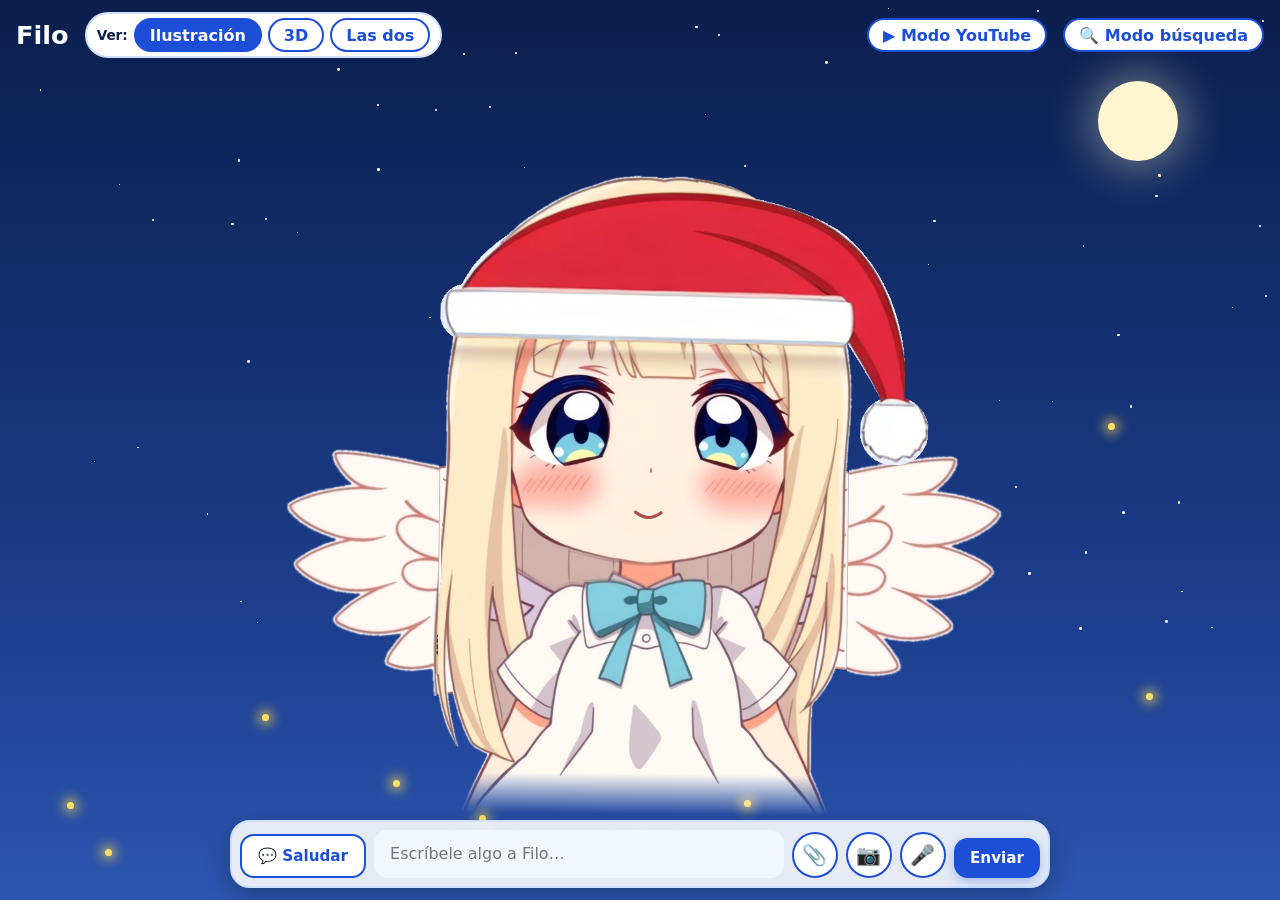
==== index.html @ 0ca4d356 "Celular: video lado a lado, Filo grande y botones ordenados Con video en el celular, el video va arr" ====
<!DOCTYPE html>
<html lang="es">
<head>
<meta charset="utf-8">
<meta name="viewport" content="width=device-width, initial-scale=1">
<title>Filo</title>
<link rel="stylesheet" href="estilos/estilos.css?v=6">
<link rel="stylesheet" href="estilos/fondos.css?v=10">
<link rel="stylesheet" href="estilos/tres.css?v=2">
<script type="importmap">{ "imports": {
  "three": "./tres/librerias/three/three.module.min.js",
  "three/addons/": "./tres/librerias/three/addons/",
  "@pixiv/three-vrm": "./tres/librerias/three-vrm/three-vrm.module.min.js"
} }</script>
</head>
<body data-estilo="A">
<div class="fondo" id="fondo" aria-hidden="true"></div>
<header class="arriba">
  <h1>Filo</h1>
  <div class="estilos" role="group" aria-label="Cómo ver a Filo">
    <span class="rotulo">Ver:</span>
    <button class="vista" data-vista="ilustracion" aria-pressed="true">Ilustración</button>
    <button class="vista" data-vista="tres" aria-pressed="false">3D</button>
    <button class="vista" data-vista="ambas" aria-pressed="false">Las dos</button>
  </div>
  <button class="vista b-youtube" id="b-youtube" type="button" aria-pressed="false" title="Modo YouTube: todo lo que pidas, Filo lo busca en YouTube">▶ <span class="largo">Modo </span>YouTube</button>
  <button class="vista b-busqueda" id="b-busqueda" type="button" aria-pressed="false" title="Modo búsqueda: todo lo que preguntes, Filo lo busca en internet">🔍 <span class="largo">Modo búsqueda</span><span class="corto">Buscar</span></button>
</header>

<main class="escenario">
  <div id="ilustracion"></div>
  <div id="filo" hidden></div>
  <div class="estado" id="estado" role="status" aria-live="polite" hidden></div>
  <div class="aviso-ropa" id="aviso-ropa" role="status" aria-live="polite" hidden><span></span><div class="aviso-ropa-barra"><i></i></div><small></small></div>
  <div class="burbuja-video" id="burbuja-video" aria-live="polite" hidden></div>
  <div class="nube-pensar" id="nube-pensar" aria-live="polite" hidden></div>
  <video class="camara" id="camara" autoplay muted playsinline hidden></video>
  <div class="lado" id="lado" hidden></div>
  <button type="button" class="album" id="album" hidden title="Álbum de Filo: tus dibujos guardados" aria-label="Abrir el álbum de dibujos"><span class="album-hoja"><img id="album-tapa" alt=""></span><span class="album-n" id="album-n">0</span></button>
</main>
<div class="grande" id="grande" hidden></div>

<form class="charla" id="charla" autocomplete="off">
  <button class="boton suave" id="b-hablar" type="button" title="Saludar a Filo" aria-label="Saludar">💬<span class="texto-saludar"> Saludar</span></button>
  <textarea id="mensaje" rows="1" maxlength="600" placeholder="Escríbele algo a Filo…" aria-label="Mensaje para Filo" enterkeyhint="send"></textarea>
  <div class="adjunto" id="adjunto" hidden><img id="adjunto-img" alt="Foto para Filo"><span>Filo verá esta foto</span><button type="button" id="adjunto-quitar">✕ Quitar</button></div>
  <input id="archivo" type="file" accept="image/*" hidden>
  <button class="boton redondo" id="b-adjuntar" type="button" aria-label="Mostrarle una foto" title="Mostrarle una foto (también puedes arrastrarla o pegarla)">📎</button>
  <button class="boton redondo" id="b-camara" type="button" aria-pressed="false" aria-label="Encender la cámara para que Filo vea" title="Encender la cámara para que Filo vea">📷</button>
  <button class="boton redondo" id="b-micro" type="button" aria-pressed="false" aria-label="Hablarle con el micrófono" title="Hablarle con el micrófono">🎤</button>
  <button class="boton" id="b-enviar" type="submit">Enviar</button>
</form>
<script src="codigo/fondo.js?v=5"></script>
<script src="codigo/ropa.js?v=5"></script>
<script src="codigo/ilustracion.js?v=5"></script>
<script src="codigo/tres.js?v=4"></script>
<script src="codigo/acciones.js?v=6"></script>
<script src="codigo/acceso.js?v=5"></script>
  <script src="codigo/frases-filo.js?v=5"></script>
<script src="codigo/conversacion.js?v=10"></script>
<script src="codigo/separar.js?v=4"></script>
</body>
</html>
---- estilos/estilos.css ----
:root { --azul: #1d4ed8; --azul-osc: #0b1f4d; --dorado: #f5b301; font-family: "Nunito", "Segoe UI", system-ui, sans-serif; }
* { box-sizing: border-box; }
[hidden] { display: none !important; }
html, body { margin: 0; height: 100%; overflow: hidden; }
body { background: radial-gradient(circle at 50% 38%, #ffffff, #e3eeff 70%); display: grid; grid-template-rows: auto minmax(0, 1fr) auto auto; height: 100vh; height: 100dvh; }

.arriba { display: flex; flex-wrap: wrap; gap: 8px 16px; align-items: center; padding: 12px 16px 0; }
.arriba h1 { margin: 0; font-size: clamp(1.1rem, 2.4vw, 1.6rem); font-weight: 900; color: var(--azul-osc); }
.estilos { display: flex; gap: 6px; align-items: center; background: #fff; border: 2px solid #cfe0ff; border-radius: 999px; padding: 4px 10px; }
.rotulo { font-weight: 800; font-size: .85rem; color: var(--azul-osc); }
.estilo { width: 34px; height: 34px; border-radius: 50%; border: 2px solid var(--azul); background: #fff; color: var(--azul); font-weight: 900; font-family: inherit; cursor: pointer; }
.estilo[aria-pressed="true"] { background: var(--azul); color: #fff; }
.nombre-estilo { font-size: .85rem; font-weight: 700; color: #5b6475; }

.escenario { position: relative; min-height: 0; display: grid; place-items: end center; }
#filo { height: 100%; max-width: 100%; aspect-ratio: 600 / 700; }
#ilustracion { height: 100%; max-width: 100%; aspect-ratio: 1164 / 1024; }
#ilustracion svg { width: 100%; height: 100%; display: block; }
#filo svg { width: 100%; height: 100%; display: block; overflow: hidden; }
.globo { position: absolute; top: 4%; left: 50%; transform: translateX(-50%); max-width: min(440px, 88vw); background: #fff; color: var(--azul-osc); font-weight: 800; font-size: 1.05rem; padding: 12px 18px; border-radius: 20px; border: 3px solid var(--dorado); box-shadow: 0 6px 18px rgba(29, 78, 216, .2); text-align: center; z-index: 2; }
.globo::after { content: ""; position: absolute; bottom: -14px; left: 50%; transform: translateX(-50%); border: 12px solid transparent; border-top-color: var(--dorado); border-bottom: 0; }

.acciones { display: flex; gap: 8px; flex-wrap: wrap; justify-content: center; padding: 10px; }
.boton { font: inherit; font-weight: 800; font-size: .95rem; border: none; border-radius: 14px; padding: 11px 16px; cursor: pointer; background: var(--azul); color: #fff; box-shadow: 0 4px 12px rgba(29, 78, 216, .3); }
.boton:hover { background: #1e40af; }
.boton:active { transform: scale(.96); }

/* ---------- colores del dibujo (estilo A: anime con linea oscura) ---------- */
#filo { --linea: #3d2a1e; --grosor: 3px; --pelo: #f9eba9; --pelo-osc: #e8cd78; --piel: #ffeadf; --piel-osc: #f7cdbd; --vestido: #ffffff; --vestido-osc: #dfe9fa; --cinta: #58aef7; }
.linea { stroke: var(--linea); stroke-width: var(--grosor); stroke-linejoin: round; }
.pelo { fill: var(--pelo); }
.pelo-1 { stop-color: var(--pelo); } .pelo-2 { stop-color: var(--pelo-osc); }
.pelo-atras .pelo { fill: var(--pelo-osc); }
.pelo-hebra { fill: none; stroke: #c9a24a; stroke-width: 2; stroke-linecap: round; opacity: .7; }
.pelo-brillo { fill: none; stroke: #fffbe6; stroke-width: 7; stroke-linecap: round; stroke-linejoin: round; opacity: .9; }
.piel { fill: var(--piel); }
.piel-sombra { fill: var(--piel-osc); opacity: .85; }
.vestido { fill: var(--vestido); }
.vestido-sombra { fill: var(--vestido-osc); }
.cinta { fill: var(--cinta); }
.cinta-borde { stroke: var(--cinta); stroke-width: 9; stroke-linecap: round; }
.ala-pluma { fill: #fffdf8; }
.ala-detalle { fill: none; stroke: #c9d8f0; stroke-width: 2.5; stroke-linecap: round; }
.blanco-ojo { fill: #ffffff; }
.iris-1 { stop-color: #0a2a78; } .iris-2 { stop-color: #1f86ee; } .iris-3 { stop-color: #8fe0ff; }
.iris-borde { stroke: #0a2a78; stroke-width: 2.5; }
.pupila { fill: #0a2266; }
.iris-luz { fill: #c8f3ff; opacity: .55; }
.brillo { fill: #ffffff; }
.sombra-parpado { fill: #0a1a50; opacity: .3; }
.pestana { fill: #24160f; }
.pestana-baja, .trazo-ojo { fill: none; stroke: #24160f; stroke-width: 3; stroke-linecap: round; }
.trazo-ojo { stroke-width: 6; }
.trazo-boca { fill: none; stroke: #7a2a2a; stroke-width: 3.5; stroke-linecap: round; }
.boca-dentro { fill: #8a2232; stroke: #5a1520; stroke-width: 2; }
.lengua { fill: #ff8a9a; }
.colmillo { fill: #ffffff; }
.rubor-rayas { fill: none; stroke: #e0566e; stroke-width: 2.5; stroke-linecap: round; opacity: .8; }
.nariz { fill: none; stroke: #d99b88; stroke-width: 2.5; stroke-linecap: round; }
.ceja { fill: none; stroke: #8a6a3a; stroke-width: 3; stroke-linecap: round; opacity: .75; }

@media (max-width: 560px) {
  .acciones { display: grid; grid-template-columns: repeat(3, 1fr); padding: 8px; gap: 6px; }
  .boton { padding: 10px 6px; font-size: .85rem; }
  .nombre-estilo { display: none; }
}
.cinta-fina { fill: none; stroke: var(--cinta); stroke-width: 5; stroke-linecap: round; }
.pliegue { fill: none; stroke: #c3d3ee; stroke-width: 2.5; stroke-linecap: round; }
.piel-pliegue { fill: none; stroke: #e9b9a8; stroke-width: 2.5; stroke-linecap: round; }
.simbolo-brillo { fill: #ffd84a; stroke: #e0a400; stroke-width: 2; }
.simbolo-linea { fill: #1d4ed8; }
.simbolo-trazo { fill: none; stroke: #1d4ed8; stroke-width: 9; stroke-linecap: round; }
.simbolo-punto { fill: #1d4ed8; }
.simbolo-vena { fill: none; stroke: #e2283f; stroke-width: 7; stroke-linecap: round; }
.simbolo-gota { fill: #bfe3ff; stroke: #4a90d9; stroke-width: 2.5; }
.trazo-borde { fill: none; stroke: var(--linea); stroke-linecap: round; stroke-linejoin: round; }
.trazo-piel { fill: none; stroke: var(--piel); stroke-linecap: round; stroke-linejoin: round; }
.mano-linea { fill: none; stroke: #b9806b; stroke-width: 1.8; stroke-linecap: round; }
.cinta-brillo { fill: none; stroke: #bfe2ff; stroke-width: 3; stroke-linecap: round; opacity: .8; }
.pelo-sombra { fill: #e6c977; }
.pelo-hondo { fill: #d4b25c; }
.pelo-brillo-anillo { fill: #fffcea; opacity: .95; }
.pelo-suelto { fill: none; stroke: #3d2a1e; stroke-width: 1.8; stroke-linecap: round; opacity: .8; }
.pelo-contorno { fill: none; stroke: var(--linea); stroke-width: var(--grosor); stroke-linecap: round; stroke-linejoin: round; }
.contorno-piel { fill: none; stroke: var(--linea); stroke-width: var(--grosor); stroke-linecap: round; }

.vista { height: 34px; border-radius: 999px; border: 2px solid var(--azul); background: #fff; color: var(--azul); font: inherit; font-weight: 800; padding: 0 14px; cursor: pointer; }
.vista[aria-pressed="true"] { background: var(--azul); color: #fff; }
.b-youtube { margin-left: auto; }
.b-youtube[aria-pressed="true"] { background: #e62117; border-color: #e62117; color: #fff; }
.modo-youtube .charla #mensaje { border-color: #e62117; }
.b-busqueda[aria-pressed="true"] { background: #1a73e8; border-color: #1a73e8; color: #fff; }
.modo-busqueda .charla #mensaje { border-color: #1a73e8; }
.charla { display: flex; gap: 8px; width: min(640px, calc(100% - 20px)); margin: 0 auto 12px; }
.charla #mensaje { flex: 1; min-width: 0; font: inherit; font-size: 1rem; line-height: 1.4; resize: none; overflow-y: hidden; display: block; padding: 11px 14px; border: 2px solid #cfe0ff; border-radius: 14px; background: #fff; color: var(--azul-osc); }
.charla #mensaje:focus { outline: none; border-color: var(--azul); }
.boton:disabled { opacity: .55; cursor: wait; }

/* las dos Filo lado a lado para comparar */
.ver-ambas .escenario { grid-template-columns: 1fr 1fr; place-items: end center; gap: 10px; padding: 0 10px; }
.ver-ambas #ilustracion, .ver-ambas #filo { height: 100%; width: auto; max-width: 100%; min-height: 0; }
.ver-ambas .escenario { overflow: hidden; }
@media (max-width: 700px) { .ver-ambas .escenario { grid-template-columns: 1fr 1fr; gap: 4px; } }

/* ---------- contraseña de la pagina publicada ---------- */
.acceso { position: fixed; inset: 0; width: 100vw; height: 100dvh; box-sizing: border-box; z-index: 9999; font-family: system-ui, sans-serif; display: grid; place-items: center; padding: 16px;
  background: rgba(10, 25, 70, .92); }
.acceso-caja { width: min(340px, 100%); display: grid; gap: 10px; justify-items: center; text-align: center;
  background: #fff; color: #102a6b; border-radius: 18px; padding: 22px 20px; box-shadow: 0 10px 40px rgba(0, 0, 0, .35); }
.acceso-caja img { width: 90px; height: 90px; object-fit: contain; }
.acceso-caja h2 { margin: 0; font-size: 1.2rem; }
.acceso-caja p { margin: 0; font-size: .95rem; }
.acceso-caja input { width: 100%; box-sizing: border-box; font-size: 1.05rem; padding: 12px 14px; border: 2px solid #2557d6;
  border-radius: 12px; }
.acceso-caja button { width: 100%; font-size: 1.05rem; font-weight: 700; padding: 12px; border: 0; border-radius: 12px;
  background: #2557d6; color: #fff; cursor: pointer; }
.acceso-caja button:focus-visible, .acceso-caja input:focus-visible { outline: 3px solid #f2b705; outline-offset: 2px; }
.acceso-error { color: #c0262d; min-height: 1.2em; font-weight: 600; }
---- estilos/fondos.css ----
/* ---------- barra de abajo: saludar, escribir, foto, camara, microfono y enviar ---------- */
body { grid-template-rows: auto minmax(0, 1fr) auto; grid-template-columns: minmax(0, 1fr); }
.charla { flex-wrap: wrap; width: min(820px, calc(100% - 20px)); margin: 6px auto 12px; padding: 8px; align-items: center; background: rgba(255, 255, 255, .88); border: 2px solid #cfe0ff; border-radius: 20px; box-shadow: 0 8px 24px rgba(0, 0, 0, .25); backdrop-filter: blur(6px); }
.charla #mensaje { border-color: transparent; background: #f2f7ff; }
.charla.soltar { border-color: var(--dorado); box-shadow: 0 0 0 4px rgba(245, 179, 1, .45); }
.boton.suave { background: #fff; color: var(--azul); border: 2px solid var(--azul); box-shadow: none; }
.boton.suave:hover { background: #eaf1ff; }
.boton.redondo { width: 46px; height: 46px; padding: 0; border-radius: 50%; font-size: 1.25rem; background: #fff; border: 2px solid var(--azul); box-shadow: none; flex: none; }
.boton.redondo:hover { background: #eaf1ff; }
#b-micro[aria-pressed="true"] { background: #e2283f; border-color: #e2283f; animation: escucha 1s ease-in-out infinite; }
#b-camara[aria-pressed="true"] { background: var(--dorado); border-color: var(--dorado); }
@keyframes escucha { 50% { box-shadow: 0 0 0 8px rgba(226, 40, 63, .25); } }
.boton:focus-visible, .vista:focus-visible, .charla #mensaje:focus-visible { outline: 3px solid var(--dorado); outline-offset: 2px; }

/* foto adjunta: miniatura con una X para quitarla */
.adjunto { order: -1; flex-basis: 100%; display: flex; align-items: center; gap: 10px; font-weight: 800; color: var(--azul-osc); font-size: .9rem; }
.adjunto img { width: 56px; height: 56px; object-fit: cover; border-radius: 10px; border: 2px solid var(--dorado); }
.adjunto button { font: inherit; font-weight: 800; border: none; background: #ffe3e7; color: #b3123e; border-radius: 999px; padding: 6px 12px; cursor: pointer; }

/* lo que ve la camara: ventanita en la esquina del escenario */
.camara { position: absolute; right: 14px; top: 10px; width: clamp(120px, 20vw, 220px); aspect-ratio: 4 / 3; object-fit: cover; border-radius: 16px; border: 3px solid var(--dorado); box-shadow: 0 6px 18px rgba(0, 0, 0, .35); transform: scaleX(-1); background: #0b1f4d; z-index: 2; }

@media (max-width: 560px) {
  .arriba { padding: 10px 10px 0; gap: 6px 10px; }
  .estilos { padding: 3px 6px; gap: 4px; }
  .vista { height: 30px; padding: 0 9px; font-size: .82rem; }
  .charla { display: grid; gap: 6px; grid-template-columns: 1fr auto auto auto auto; grid-template-areas: "foto foto foto foto foto" "texto texto texto texto texto" "saludar adjuntar camara micro enviar"; }
  .adjunto { grid-area: foto; }
  .charla #mensaje { grid-area: texto; width: 100%; }
  #b-hablar { grid-area: saludar; }
  #b-adjuntar { grid-area: adjuntar; }
  #b-camara { grid-area: camara; }
  #b-micro { grid-area: micro; }
  #b-enviar { grid-area: enviar; }
  .boton.redondo { width: 42px; height: 42px; font-size: 1.1rem; }
  .boton { padding: 10px 10px; }
  .camara { width: 34vw; top: 6px; right: 8px; }
  /* Filo entera en el celular: ocupa el ancho y se apoya abajo */
  #ilustracion { width: 100%; height: auto; max-height: 100%; }
}

/* ---------- fondo: noche estrellada ---------- */
body > *:not(.fondo) { position: relative; z-index: 1; }
.fondo { position: fixed; inset: 0; z-index: 0; overflow: hidden; pointer-events: none; }
.fondo i { position: absolute; display: block; }
[data-fondo="c"] { background: linear-gradient(#0b1f4d, #1d3f8f 70%, #2c56b0); }
.arriba h1 { color: #fff; }
.escenario { overflow: hidden; }
.estrella { left: var(--x); top: var(--y); width: var(--s); height: var(--s); border-radius: 50%; background: #fff; animation: titila var(--t) ease-in-out var(--d) infinite; }
@keyframes titila { 50% { opacity: .2; } }
.luna { right: 8%; top: 9%; width: 80px; height: 80px; border-radius: 50%; background: #fff6cf; box-shadow: 0 0 40px 10px rgba(255, 246, 207, .35); }
.luciernaga { left: var(--x); top: var(--y); width: 7px; height: 7px; border-radius: 50%; background: #ffe066; box-shadow: 0 0 12px 4px rgba(255, 216, 74, .7); animation: vuela var(--t) ease-in-out var(--d) infinite alternate; }
@keyframes vuela { 0% { transform: translate(0, 0); opacity: .2; } 50% { opacity: 1; } 100% { transform: translate(var(--mx), var(--my)); opacity: .3; } }
@media (prefers-reduced-motion: reduce) { .fondo i { animation: none !important; } }

/* aviso de estado arriba de Filo: Pensando… / Generando voz… / ¡Lista! */
.estado { position: absolute; top: 12px; left: 50%; transform: translateX(-50%); z-index: 3; display: flex; align-items: center; gap: 10px; padding: 10px 18px; border-radius: 999px; background: #fff; color: var(--azul-osc); font-weight: 900; font-size: 1.05rem; white-space: nowrap; box-shadow: 0 6px 18px rgba(0, 0, 0, .3); border: 3px solid var(--azul); }
.estado::before { content: ""; width: 16px; height: 16px; border-radius: 50%; border: 3px solid currentColor; border-right-color: transparent; animation: gira .8s linear infinite; }
.estado[data-tipo="voz"] { border-color: var(--dorado); }
.estado[data-tipo="lista"] { border-color: #16a34a; color: #15803d; }
.estado[data-tipo="lista"]::before { content: "✓"; border: none; width: auto; height: auto; animation: none; font-size: 1.1rem; }
@keyframes gira { to { transform: rotate(360deg); } }
@media (max-width: 560px) { .estado { top: 6px; font-size: .95rem; padding: 8px 14px; } }
@media (prefers-reduced-motion: reduce) { .estado::before { animation: none; } }

/* ---------- lo que Filo muestra a su lado ---------- */
.camara { left: 14px; right: auto; }
.lado { position: absolute; right: 4%; top: 64px; z-index: 3; }
.mini { font: inherit; font-weight: 900; width: 38px; height: 38px; border-radius: 50%; border: 2px solid var(--azul); background: #fff; color: var(--azul); cursor: pointer; flex: none; display: grid; place-items: center; }
.mini:hover { background: #eaf1ff; }
/* la ✕ va DENTRO del cuadro, arriba a la derecha: antes colgaba de la esquina y chocaba con lo de al lado */
.mini.cerrar { position: absolute; top: 8px; right: 8px; z-index: 2; width: 32px; height: 32px; box-shadow: 0 2px 6px rgba(0, 0, 0, .25); }
.mq-btn { font: inherit; font-weight: 800; border-radius: 12px; padding: 10px 14px; cursor: pointer; border: 2px solid var(--azul); background: #fff; color: var(--azul); text-decoration: none; display: inline-block; }
.mq-btn.lleno { background: var(--azul); color: #fff; }
/* dibujo: foto instantanea que flota */
.polaroid { margin: 0; background: #fff; padding: 10px 10px 14px; border-radius: 6px; width: clamp(170px, 24vw, 300px); box-shadow: 0 14px 30px rgba(0, 0, 0, .45); rotate: 4deg; display: grid; gap: 8px; cursor: zoom-in; animation: aparece .5s cubic-bezier(.2, .9, .3, 1.3); }
.polaroid img { width: 100%; aspect-ratio: 1; object-fit: cover; display: block; }
.polaroid figcaption { font-weight: 900; color: var(--azul-osc); text-align: center; }
@keyframes aparece { from { opacity: 0; transform: translateY(20px) scale(.8); } }
/* video */
.tele { width: clamp(280px, 34vw, 560px); background: #000; border: 3px solid var(--dorado); border-radius: 16px; overflow: hidden; box-shadow: 0 14px 30px rgba(0, 0, 0, .5); }
.tele #yt, .tele iframe { width: 100%; aspect-ratio: 16 / 9; display: block; border: 0; height: auto; }
.tele-barra { display: flex; gap: 6px; align-items: center; padding: 6px 8px; background: #fff; }
.tele-nombre { flex: 1; min-width: 0; font-weight: 800; font-size: .85rem; color: var(--azul-osc); white-space: nowrap; overflow: hidden; text-overflow: ellipsis; }
.tele-barra .mini { width: 34px; height: 34px; }
body.video-grande .escenario { z-index: 6; }
body.video-grande .lado { position: fixed; inset: 0; display: grid; place-items: center; background: rgba(5, 15, 45, .75); padding: 16px; }
body.video-grande .tele { width: min(1100px, 100%, calc((100dvh - 120px) * 16 / 9)); }
/* resultados de busqueda */
.resultados { width: clamp(260px, 30vw, 420px); max-height: min(62vh, 520px); overflow: auto; background: #fff; border: 3px solid var(--dorado); border-radius: 16px; padding: 10px; box-shadow: 0 14px 30px rgba(0, 0, 0, .45); }
.resultados-titulo { font-weight: 900; color: var(--azul-osc); margin: 2px 4px 8px; }
.resultados ol { list-style: none; margin: 0; padding: 0; display: grid; gap: 6px; }
.resultado { width: 100%; text-align: left; font: inherit; display: grid; gap: 2px; padding: 8px 10px; border: 2px solid #e3ecff; border-radius: 12px; background: #f7faff; cursor: pointer; color: #333; }
.resultado:hover { border-color: var(--azul); }
.resultado strong { color: var(--azul); font-size: .95rem; }
.resultado small { color: #0f7a3a; font-weight: 700; }
.resultado span { font-size: .85rem; display: -webkit-box; -webkit-line-clamp: 2; -webkit-box-orient: vertical; overflow: hidden; }
.resultados-titulo { display: flex; align-items: baseline; gap: 8px; }
.resultados-leidas { margin-left: auto; font-weight: 700; color: #4a5a85; font-size: .78rem; white-space: nowrap; }
.resultado .leida { font-style: normal; font-weight: 800; color: #0f7a3a; font-size: .75rem; }
/* con el resumen de Filo la lista se achica: solo titulo, sitio y si la leyo */
.resultados:has(.resultados-resumen) .resultado span { display: none; }
.resultados:has(.resultados-resumen) .resultado { grid-template-columns: minmax(0, 1fr) auto; column-gap: 8px; padding: 6px 10px; }
.resultados:has(.resultados-resumen) .resultado strong { overflow: hidden; text-overflow: ellipsis; white-space: nowrap; }
.resultados:has(.resultados-resumen) .resultado small { grid-column: 1; }
.resultados:has(.resultados-resumen) .resultado .leida { grid-column: 2; grid-row: 1 / 3; align-self: center; }
.resultados-resumen { margin: 10px 4px 8px; line-height: 1.45; color: #223; font-size: .92rem; }
.resultados-botones { display: flex; flex-wrap: wrap; justify-content: center; gap: 8px; position: sticky; bottom: -10px; z-index: 1; margin: 6px -10px -10px; padding: 14px 12px 16px; background: linear-gradient(rgba(255, 255, 255, 0), #fff 32%); }
@media (min-width: 701px) {
  .escenario > .lado[data-tipo="resultados"], .escenario > .lado[data-tipo="nota"] { max-height: 100%; display: flex; flex-direction: column; }
  .escenario > .lado[data-tipo="resultados"] > .resultados, .escenario > .lado[data-tipo="nota"] > .libreta { max-height: 100%; min-height: 0; box-sizing: border-box; }
}
.resultados-botones .mq-btn { text-decoration: none; border-radius: 999px; padding: 10px 20px; }
.resultados-botones .mq-btn.lleno { box-shadow: 0 6px 16px rgba(31, 95, 214, .45); }
.resultados-botones .mq-btn:not(.lleno) { box-shadow: 0 4px 12px rgba(0, 0, 0, .15); }
.enlace-foto { display: block; width: 100%; height: clamp(110px, 22vh, 190px); object-fit: cover; object-position: top; border-radius: 10px; border: 1px solid #dde3f3; cursor: zoom-in; background: #f2f5fc; }
/* ventana grande: dibujo en grande o pagina para leer */
body > .grande { position: fixed; inset: 0; z-index: 8; background: rgba(5, 15, 45, .7); display: grid; place-items: center; padding: 16px; }
.ventana { background: #fff; border: 4px solid var(--dorado); border-radius: 22px; padding: 14px; width: min(560px, 100%); max-height: calc(100dvh - 32px); display: grid; grid-template-rows: auto minmax(0, 1fr) auto; gap: 12px; box-shadow: 0 20px 50px rgba(0, 0, 0, .5); }
.ventana-titulo { font-weight: 900; color: var(--azul-osc); }
.ventana-img { width: 100%; max-height: 64vh; object-fit: contain; border-radius: 14px; min-height: 0; }
.ventana-acciones { display: flex; gap: 8px; flex-wrap: wrap; justify-content: center; }
.lectura { overflow: auto; white-space: pre-wrap; line-height: 1.55; color: #222; background: #f7faff; border-radius: 12px; padding: 12px 14px; min-height: 30vh; }
.grande:has(.lectura) .ventana { width: min(820px, 100%); height: calc(100dvh - 32px); }
@media (max-width: 560px) {
  .camara { left: 8px; }
  .lado { top: 52px; right: 3%; }
  .lado[data-tipo="video"], .lado[data-tipo="resultados"], .lado[data-tipo="nota"] { left: 3%; right: 3%; display: flex; justify-content: center; }
  .polaroid { width: 44vw; padding: 6px 6px 10px; }
  .tele, .resultados, .libreta { width: 100%; }
  .resultados, .libreta { max-height: 46vh; }
}
@media (prefers-reduced-motion: reduce) { .polaroid { animation: none; } }
.estado[data-tipo="error"] { border-color: #e2283f; color: #b3123e; white-space: normal; max-width: min(520px, 92vw); }
.estado[data-tipo="siente"] { border-color: var(--dorado); white-space: normal; max-width: min(520px, 92vw); }
.estado[data-tipo="siente"]::before { content: "💭"; border: none; width: auto; height: auto; animation: none; font-size: 1.1rem; }
.estado[data-tipo="error"]::before { content: "!"; border: none; width: auto; height: auto; animation: none; font-size: 1.1rem; }

/* ---------- distribucion: nada se cruza con las Filo ----------
   Arriba queda una franja libre para el aviso («Pensando…») y el album.
   La camara y lo que Filo muestra (dibujo, video, resultados) van en su propia columna (PC)
   o en una fila encima de Filo (celular). Filo ocupa el resto, apoyada abajo. */
.escenario, .ver-ambas .escenario { --franja: 62px; padding: var(--franja) 1vw 0; gap: 10px 2vw; place-items: stretch; grid-template-columns: minmax(0, 1fr); grid-template-rows: minmax(0, 1fr); }
.ver-ambas .escenario { grid-template-columns: minmax(0, 1fr) minmax(0, 1fr); }
.escenario > #ilustracion, .escenario > #filo { width: 100%; height: 100%; max-width: none; max-height: none; aspect-ratio: auto; min-height: 0; grid-row: -2 / -1; grid-column: 1 / -1; }
.ver-ambas .escenario > #ilustracion { grid-column: 1; }
.ver-ambas .escenario > #filo { grid-column: 2; }
.estado { top: 8px; }
.escenario > .camara { position: relative; inset: auto; transform: scaleX(-1); grid-row: 1; align-self: start; justify-self: center; width: clamp(150px, 18vw, 260px); }
.escenario > .lado { position: relative; inset: auto; z-index: 3; align-self: center; justify-self: center; grid-row: 1 / -1; }
.lado[data-tipo="dibujo"] { display: grid; justify-items: center; gap: 12px; }
.polaroid { width: clamp(170px, 22vw, 290px); }
.tele { width: clamp(280px, 36vw, 600px); }
@media (min-width: 701px) {
  .escenario:has(> .lado:not([hidden])), .escenario:has(> .camara:not([hidden])) { grid-template-columns: minmax(0, 1fr) auto; padding-right: 3vw; }
  .ver-ambas .escenario:has(> .lado:not([hidden])), .ver-ambas .escenario:has(> .camara:not([hidden])) { grid-template-columns: minmax(0, 1fr) minmax(0, 1fr) auto; }
  .escenario:has(> .lado:not([hidden])):has(> .camara:not([hidden])) { grid-template-rows: auto minmax(0, 1fr); }
  .escenario:has(> .lado:not([hidden])) > #ilustracion, .escenario:has(> .lado:not([hidden])) > #filo,
  .escenario:has(> .camara:not([hidden])) > #ilustracion, .escenario:has(> .camara:not([hidden])) > #filo { grid-column: 1; grid-row: 1 / -1; }
  .ver-ambas .escenario:has(> .lado:not([hidden])) > #filo, .ver-ambas .escenario:has(> .camara:not([hidden])) > #filo { grid-column: 2; }
  .escenario > .camara, .escenario > .lado { grid-column: -2 / -1; }
  .escenario:has(> .camara:not([hidden])) > .lado { grid-row: 2; align-self: start; }
  .escenario:has(> .camara:not([hidden])) .tele { width: clamp(260px, 30vw, 520px); }
  /* camara + algo que muestra Filo (dibujo, video, resultados): lo que muestra Filo usa toda la columna
     y la camara se vuelve una ventanita flotante arriba a la izquierda (antes se apilaban y se cortaba abajo) */
  .escenario:has(> .lado:not([hidden])):has(> .camara:not([hidden])) { grid-template-rows: minmax(0, 1fr); }
  .escenario:has(> .lado:not([hidden])) > .camara:not([hidden]) { position: fixed; top: 104px; left: 14px; right: auto; width: clamp(110px, 12vw, 190px); z-index: 6; }  /* izquierda, debajo del album: no tapa la ✕ del panel */
  .escenario:has(> .lado:not([hidden])):has(> .camara:not([hidden])) > .lado { grid-row: 1 / -1; align-self: center; }
  .escenario:has(> .lado:not([hidden])):has(> .camara:not([hidden])) .tele { width: clamp(280px, 36vw, 600px); }
  /* pantallas bajitas (PC chica o celular acostado): lo que muestra Filo no pasa del alto libre */
  .escenario > .lado { max-height: calc(100dvh - var(--franja) - 96px); }
  .tele { max-width: calc((100dvh - var(--franja) - 150px) * 16 / 9); }
  .resultados { max-height: calc(100dvh - var(--franja) - 110px); overflow-y: auto; }
}
@media (min-width: 701px) and (max-height: 500px) {
  .escenario:has(> .lado:not([hidden])) > .camara:not([hidden]) { width: 96px; top: 96px; }
  .escenario > .lado { max-height: calc(100dvh - var(--franja) - 92px); align-self: start; }
  .tele { max-width: calc((100dvh - var(--franja) - 150px) * 16 / 9); }
  .resultados { max-height: calc(100dvh - var(--franja) - 96px); }
  .polaroid { width: calc((100dvh - var(--franja) - 160px) * 0.8); }
}
@media (max-width: 700px) {
  .escenario, .ver-ambas .escenario { --franja: 52px; padding: var(--franja) 3vw 0; gap: 6px 4px; }
  .escenario:has(> .lado:not([hidden])), .escenario:has(> .camara:not([hidden])) { grid-template-rows: auto minmax(0, 1fr); }
  .escenario:has(> .lado:not([hidden])):has(> .camara:not([hidden])) { grid-template-rows: auto auto minmax(0, 1fr); }
  .escenario > .lado, .escenario > .camara { grid-row: 1; grid-column: 1 / -1; }
  .escenario > .lado { width: 100%; }
  .escenario > .camara { width: 40vw; justify-self: center; }
  .escenario:has(> .camara:not([hidden])) > .lado { grid-row: 2; }
  .lado[data-tipo="dibujo"] { grid-template-columns: auto auto; align-items: center; justify-content: center; }
  .polaroid { width: 36vw; rotate: 2deg; }
  .tele { width: 100%; }
  .resultados { width: 100%; max-height: 32vh; }
  /* camara + algo que muestra Filo: la camara flota chiquita abajo a la derecha, encima de la barra */
  .escenario:has(> .lado:not([hidden])):has(> .camara:not([hidden])) { grid-template-rows: auto minmax(0, 1fr); }
  .escenario:has(> .lado:not([hidden])) > .camara:not([hidden]) { position: fixed; top: auto; bottom: 146px; right: 10px; width: 26vw; }
  .escenario:has(> .camara:not([hidden])) > .lado { grid-row: 1; }
  .estado { top: 6px; max-width: calc(100vw - 120px); }
  .estado[data-tipo="error"] { white-space: nowrap; overflow: hidden; text-overflow: ellipsis; font-size: .85rem; }
}
.estado { z-index: 7; }
.polaroid-acciones { display: flex; gap: 8px; justify-content: center; }
.mini.borrar { border-color: #e2283f; color: #b3123e; }
.mini.borrar.seguro { width: auto; padding: 0 12px; border-radius: 999px; background: #e2283f; color: #fff; font-size: .85rem; }
.mq-btn.borrar { border-color: #e2283f; color: #b3123e; }
.mq-btn.borrar.seguro { background: #e2283f; color: #fff; }

/* album de dibujos: libro pequeno en la esquina; al tocarlo se abre en el centro */
.album { position: absolute; left: 14px; bottom: 10px; z-index: 4; width: 76px; height: 76px; padding: 5px; border: 3px solid var(--dorado); border-radius: 8px; background: #fff; cursor: pointer; rotate: -5deg; box-shadow: 4px 4px 0 #fff, 4px 4px 0 2px #d9e3f7, 8px 8px 0 #fff, 8px 8px 0 2px #d9e3f7, 0 6px 16px rgba(0, 0, 0, .4); transition: rotate .2s, scale .2s; }
.album:hover, .album:focus-visible { rotate: 0deg; scale: 1.06; }
.album-hoja, .album-hoja img { display: block; width: 100%; height: 100%; object-fit: cover; border-radius: 4px; }
.album-n { position: absolute; top: -10px; right: -10px; min-width: 26px; height: 26px; padding: 0 6px; border-radius: 999px; background: var(--dorado); color: var(--azul-osc); font-weight: 900; font-size: .9rem; display: grid; place-items: center; border: 2px solid #fff; }
.ventana-album { width: min(760px, 100%); }
.album-grilla { display: grid; grid-template-columns: repeat(auto-fill, minmax(170px, 1fr)); gap: 18px; overflow-y: auto; min-height: 0; padding: 4px; }
.ficha { display: grid; gap: 6px; background: #f3f7ff; border-radius: 14px; padding: 8px; box-shadow: 0 3px 10px rgba(20, 40, 100, .15); min-width: 0; }
.ficha-ver { padding: 0; border: 0; background: none; cursor: zoom-in; border-radius: 10px; overflow: hidden; }
.ficha-ver img { display: block; width: 100%; aspect-ratio: 1; object-fit: cover; }
.ficha b { color: var(--azul-osc); font-size: .9rem; white-space: nowrap; overflow: hidden; text-overflow: ellipsis; }
.ficha-fila { display: flex; gap: 6px; justify-content: space-between; align-items: center; }
.mq-btn.chico { white-space: nowrap; padding: 6px 10px; font-size: .85rem; border-radius: 999px; }
@media (max-width: 700px) {
  .album { width: 54px; height: 54px; left: 8px; bottom: 6px; border-width: 2px; }
  .album-n { min-width: 22px; height: 22px; font-size: .8rem; }
  .album-grilla { grid-template-columns: repeat(2, minmax(0, 1fr)); gap: 14px; }
  .ficha .mq-btn.chico { padding: 5px 8px; font-size: .8rem; }
}

/* album, diseño B: iconos sobre la foto y «Usar con Filo» abajo */
.ficha { position: relative; }
.ficha-sobre { position: absolute; left: 14px; right: 14px; top: 14px; display: flex; justify-content: space-between; pointer-events: none; }
.ficha-sobre button { pointer-events: auto; }
.mini.icono { width: 38px; height: 38px; border-radius: 50%; border: 2px solid #fff; box-shadow: 0 2px 8px rgba(0, 0, 0, .35); font-size: 1rem; display: grid; place-items: center; padding: 0; }
.mini.icono.bajar { background: var(--azul); color: #fff; }
.mini.icono.borrar { background: #e2283f; color: #fff; }
.mini.icono.borrar.seguro { width: auto; padding: 0 10px; border-radius: 999px; font-size: .8rem; }
.mq-btn.usar { width: 100%; background: var(--dorado); border-color: var(--dorado); color: var(--azul-osc); padding: 8px 10px; border-radius: 999px; font-size: .9rem; white-space: nowrap; }
@media (max-width: 700px) { .mini.icono { width: 34px; height: 34px; } .mq-btn.usar { font-size: .8rem; padding: 7px 6px; } }

/* album con muchos dibujos: la ventana tiene alto fijo y la grilla hace scroll (PC y celular) */
.ventana-album { height: min(86dvh, 900px); }
.album-grilla { overscroll-behavior: contain; align-content: start; -webkit-overflow-scrolling: touch; }
.album-marca { grid-column: 1 / -1; height: 1px; }
.ficha-ver img { background: #dde7fb; }  /* mientras carga la miniatura */

/* album en la franja de arriba a la izquierda: no se cruza con Filo */
.album { top: 6px; bottom: auto; left: 14px; width: 50px; height: 50px; padding: 3px; }
.album-n { top: -6px; right: -14px; }
@media (max-width: 700px) { .album { width: 40px; height: 40px; top: 6px; bottom: auto; left: 8px; border-width: 2px; padding: 2px; } }

/* pregunta de eliminar: tapa toda la tarjeta, no se esconde sola */
.polaroid { position: relative; }
.confirmar { position: absolute; inset: 0; z-index: 5; border-radius: inherit; background: rgba(16, 32, 80, .88);
  display: flex; flex-direction: column; align-items: center; justify-content: center; gap: 10px; padding: 12px;
  text-align: center; cursor: default; rotate: 0deg; animation: aparece-confirmar .15s ease-out; }
.confirmar p { margin: 0; color: #fff; font-weight: 700; font-size: .95rem; line-height: 1.25; }
.confirmar .mq-btn { width: min(100%, 150px); justify-content: center; }
.confirmar .mq-btn.si { background: #e2283f; color: #fff; }
.confirmar .mq-btn.no { background: #fff; color: var(--azul-osc); }
@keyframes aparece-confirmar { from { opacity: 0; } }
@media (prefers-reduced-motion: reduce) { .confirmar { animation: none; } }

/* celular: la ✕ del panel no se sale por el borde de la pantalla */


/* ropa de Filo (codigo/ropa.js): entra con un saltito y las notas o la lupa flotan */
.ropa-entra { animation: ropa-entra .45s cubic-bezier(.2, .9, .3, 1.4); transform-box: fill-box; transform-origin: center; }
@keyframes ropa-entra { from { opacity: 0; translate: 0 -30px; } to { opacity: 1; translate: 0 0; } }
.ropa-nota, .ropa-flota { animation: ropa-flota 2.2s ease-in-out infinite alternate; transform-box: fill-box; }
@keyframes ropa-flota { from { translate: 0 0; } to { translate: 0 -18px; } }
@media (prefers-reduced-motion: reduce) { .ropa-entra, .ropa-nota, .ropa-flota { animation: none; } }

/* lo que Filo dice mientras ven un video: burbuja debajo del video, del mismo ancho (si no cabe, arriba del video;
   con el video en grande que llena la pantalla, sobre su parte de abajo como subtitulo).
   El codigo la ubica (left/top/width) segun donde este el video; aqui solo el aspecto */
.burbuja-video { position: fixed; left: 50%; top: 64px; transform: translateX(-50%); z-index: 4; box-sizing: border-box; max-width: calc(100vw - 16px); padding: 10px 16px; border-radius: 18px; background: #fff; color: var(--azul-osc); font-weight: 800; font-size: 1rem; line-height: 1.3; text-align: center; box-shadow: 0 6px 18px rgba(0, 0, 0, .3); border: 3px solid var(--azul); animation: burbuja-entra .25s ease-out; }
.burbuja-video::after { content: ""; position: absolute; top: -11px; left: 50%; margin-left: -9px; border: 9px solid transparent; border-bottom-color: var(--azul); border-top: 0; }
.burbuja-video.arriba-del-video::after { top: auto; bottom: -11px; border-bottom: 0; border-top: 9px solid var(--azul); }
.burbuja-video.sobre-el-video { background: rgba(255, 255, 255, .94); }
.burbuja-video.sobre-el-video::after { display: none; }
@keyframes burbuja-entra { from { opacity: 0; transform: translate(-50%, 6px); } }
@media (max-width: 560px) { .burbuja-video { font-size: .9rem; padding: 8px 12px; } }
@media (prefers-reduced-motion: reduce) { .burbuja-video { animation: none; } }

/* libretita: lo que Filo penso mientras el Maestro no estaba (si es larga, se lee bajando dentro de ella) */
.libreta { width: clamp(260px, 30vw, 420px); overflow-y: auto; box-sizing: border-box; background: #fffdf3; border: 3px solid var(--dorado); border-radius: 16px; padding: 14px 16px 12px; box-shadow: 0 14px 30px rgba(0, 0, 0, .45); color: #223; animation: burbuja-entra-nota .3s ease-out; }
.libreta-titulo { margin: 0 0 8px; font-size: 1.05rem; color: var(--azul-osc); }
.libreta ul { margin: 0; padding-left: 20px; line-height: 1.45; font-size: .95rem; }
.libreta li { margin-bottom: 6px; overflow-wrap: anywhere; }
.libreta-pie { font-size: .8rem; color: #667; margin-top: 4px; }
@keyframes burbuja-entra-nota { from { opacity: 0; transform: translateY(6px); } }
@media (max-width: 560px) { .libreta { width: 100%; max-height: 46vh; } }
@media (prefers-reduced-motion: reduce) { .libreta { animation: none; } }

/* nube de lo que Filo piensa sola antes de dormirse: una idea a la vez, el texto entero (no achica a Filo) */
.nube-pensar { position: absolute; left: 50%; top: 8px; transform: translateX(-50%); z-index: 4; box-sizing: border-box; width: max-content; max-width: min(460px, calc(100vw - 16px)); padding: 12px 18px 14px; border-radius: 26px; background: #fff; color: var(--azul-osc); border: 3px solid #9cc2ff; box-shadow: 0 6px 18px rgba(0, 0, 0, .3); text-align: center; line-height: 1.35; overflow-wrap: anywhere; }
.nube-pensar::before, .nube-pensar::after { content: ""; position: absolute; background: #fff; border: 3px solid #9cc2ff; border-radius: 50%; }
.nube-pensar::before { width: 18px; height: 18px; bottom: -24px; left: calc(50% - 30px); }
.nube-pensar::after { width: 10px; height: 10px; bottom: -40px; left: calc(50% - 44px); }
.nube-titulo { font-weight: 900; font-size: .9rem; color: #4b6cb7; }
.nube-idea { margin-top: 6px; font-weight: 800; font-size: 1.02rem; animation: nube-idea .45s ease-out; }
@keyframes nube-idea { from { opacity: 0; transform: translateY(8px); } }
@media (max-width: 560px) {
  .nube-pensar { padding: 10px 14px 12px; }
  .nube-idea { font-size: .95rem; }
  /* aviso «pensó en ti» y libretita a la vez: el aviso a todo lo ancho y la libretita debajo, sin taparse */
  .escenario > .estado[data-tipo="siente"] { max-width: calc(100vw - 16px); width: max-content; }
  .escenario:has(> .estado[data-tipo="siente"]:not([hidden])) > .lado[data-tipo="nota"] { top: 96px; }
}
@media (prefers-reduced-motion: reduce) { .nube-idea { animation: none; } }

/* tarjeta modo nerd: usa el mismo lugar que los resultados (su propia columna en PC, arriba en celular) */
.resultados.nerd { color: #1d2433; line-height: 1.45; font-size: .93rem; padding: 0; border-color: var(--azul); }
.nerd-titulo { position: sticky; top: 0; z-index: 1; background: var(--azul); color: #fff; font-weight: 900; padding: 10px 46px 10px 14px; border-radius: 12px 12px 0 0; }
.nerd-cuerpo { padding: 10px 14px 0; overflow-wrap: anywhere; }
.nerd-cuerpo p { margin: 0 0 8px; }
.nerd-directa { font-weight: 900; font-size: 1.02rem; color: var(--azul-osc); background: #fff7d6; border-left: 4px solid var(--dorado); padding: 6px 10px; border-radius: 6px; }
.nerd-sub { margin: 10px 14px 4px; font-size: .92rem; color: var(--azul); }
.nerd-cuerpo .nerd-sub { margin: 10px 0 4px; }
.nerd-cuerpo ul, .nerd-cuerpo ol { margin: 0 0 8px; padding-left: 22px; }
.nerd-cuerpo li { margin-bottom: 3px; }
.nerd-tabla-caja { overflow-x: auto; margin: 0 0 8px; }
.nerd-tabla { border-collapse: collapse; width: 100%; font-size: .86rem; }
.nerd-tabla th, .nerd-tabla td { border: 1px solid #dbe3f5; padding: 4px 7px; text-align: left; vertical-align: top; }
.nerd-tabla th { background: #eef3ff; }
.nerd .enlace-foto { display: block; width: calc(100% - 28px); margin: 10px 14px 0; }
.nerd-fuentes { list-style: none; margin: 0 14px; padding: 0; display: grid; gap: 6px; }
/* «Cuéntame más» siempre a la vista: pegado abajo DENTRO de la tarjeta, con espacio a los lados */
.nerd .resultados-botones { position: sticky; bottom: 0; margin: 10px 0 0; padding: 14px 14px 12px; background: linear-gradient(rgba(255, 255, 255, 0), #fff 35%); border-radius: 0 0 12px 12px; }
.libreta-titulo { padding-right: 40px; }
.resultados-titulo { padding-right: 40px; }
.nerd-titulo { padding-right: 52px; min-height: 48px; display: flex; align-items: center; }
.lado > .resultados.nerd + .mini.cerrar { border-color: #fff; }
@media (max-width: 700px) {
  /* celular: la tarjeta nerd un poco mas alta y el boton mas compacto, para que se lea mas texto */
  .resultados.nerd { max-height: 34vh; font-size: .9rem; }
  .nerd-titulo { font-size: .92rem; min-height: 44px; padding-top: 8px; padding-bottom: 8px; }
  .nerd .resultados-botones { padding: 8px 10px; background: linear-gradient(rgba(255, 255, 255, 0), #fff 25%); }
  .nerd .resultados-botones .mq-btn { padding: 7px 16px; }
}
/* el cuadro de escribir crece hacia arriba hasta 4 lineas (opcion A); los botones quedan abajo, alineados */
@media (min-width: 701px) { .charla { align-items: flex-end; } }

/* aviso mientras Filo se hace ropa: azul, arriba a la izquierda, con barra de avance */
.aviso-ropa { position: absolute; top: 10px; left: 10px; z-index: 4; box-sizing: border-box; width: min(270px, calc(100vw - 20px)); padding: 9px 13px 10px; border-radius: 14px; background: var(--azul); color: #fff; font-weight: 800; font-size: .98rem; line-height: 1.3; box-shadow: 0 6px 18px rgba(0, 0, 0, .3); }
.aviso-ropa-barra { height: 9px; margin-top: 7px; border-radius: 9px; background: rgba(255, 255, 255, .3); overflow: hidden; }
.aviso-ropa-barra i { display: block; width: 0; height: 100%; border-radius: 9px; background: var(--dorado); transition: width .25s linear; }
.aviso-ropa small { display: block; margin-top: 4px; font-size: .8rem; font-weight: 700; opacity: .9; }
.aviso-ropa[data-estado="lista"] .aviso-ropa-barra i { background: #4ade80; }
@media (max-width: 560px) { .aviso-ropa { top: 6px; left: 6px; padding: 7px 11px 8px; font-size: .9rem; width: min(240px, calc(100vw - 12px)); } }

/* ---------- celular: botones ordenados y separados; con video, «lado a lado» ----------
   Arriba: fila 1 «Filo» y Ver; fila 2 tres botones iguales (YouTube, Buscar, Auto 3D) con textos cortos.
   Con un video: el video arriba a la izquierda y Filo grande a la derecha, de alto completo. */
.arriba .corto { display: none; }
@media (max-width: 700px) {
  .arriba .largo { display: none; }
  .arriba .corto { display: inline; }
  .arriba { display: grid; grid-template-columns: repeat(3, minmax(0, 1fr)); gap: 8px; padding: 8px 12px 0; align-items: center; }
  .arriba h1 { grid-column: 1; font-size: 1.2rem; }
  .arriba .estilos { grid-column: 2 / 4; justify-self: end; display: flex; gap: 6px; align-items: center; }
  .arriba .estilos .vista { height: 34px; padding: 0 10px; font-size: .8rem; white-space: nowrap; }
  .arriba > .vista { width: 100%; min-width: 0; height: 36px; padding: 0 6px; font-size: .8rem; white-space: nowrap; overflow: hidden; text-overflow: ellipsis; margin: 0; }
  .tele-barra { gap: 10px; padding: 7px 10px; }
  .tele-barra .mini { width: 36px; height: 36px; flex: 0 0 auto; }
  .tele-nombre { font-size: .8rem; min-width: 0; overflow: hidden; text-overflow: ellipsis; white-space: nowrap; flex: 1; }
  .charla { column-gap: 8px; row-gap: 8px; grid-template-columns: minmax(0, 1fr) repeat(4, auto); }

  .escenario:has(> .lado[data-tipo="video"]:not([hidden])) { grid-template-rows: minmax(0, 1fr); }
  .escenario:has(> .lado[data-tipo="video"]:not([hidden])) > .lado { grid-row: 1; grid-column: 1 / -1; width: 60%; justify-self: start; align-self: start; z-index: 4; }
  .escenario:has(> .lado[data-tipo="video"]:not([hidden])) > #filo,
  .escenario:has(> .lado[data-tipo="video"]:not([hidden])) > #ilustracion { grid-row: 1; }
  /* ilustración: va a la derecha; la 3D usa todo el ancho y la cámara corre a Filo (codigo/tres.js) */
  .escenario:has(> .lado[data-tipo="video"]:not([hidden])) > #ilustracion { margin-left: 28%; width: 72%; }
  .ver-ambas .escenario:has(> .lado[data-tipo="video"]:not([hidden])) > #ilustracion { grid-column: 1; margin: 0; width: 100%; align-self: end; height: 62%; }
  .ver-ambas .escenario:has(> .lado[data-tipo="video"]:not([hidden])) > #filo { grid-column: 2; }
  /* el video es angosto: los 4 botones de la barra entran bien separados (el título se acorta) */
  .escenario:has(> .lado[data-tipo="video"]:not([hidden])) .tele-barra { gap: 8px; padding: 6px 8px; }
  .escenario:has(> .lado[data-tipo="video"]:not([hidden])) .tele-barra .mini { width: 34px; height: 34px; }
  /* el álbum baja a la esquina de abajo para no quedar debajo del video */
  .escenario:has(> .lado[data-tipo="video"]:not([hidden])) > .album { top: auto; bottom: 8px; }
}
/* celulares angostos: «Saludar» pasa a botón redondo como los demás (si no, la palabra no cabe) */
@media (max-width: 380px) {
  #b-hablar { width: 42px; height: 42px; padding: 0; border-radius: 50%; font-size: 1.1rem; justify-self: start; }
  #b-hablar .texto-saludar { display: none; }
  .charla { grid-template-columns: repeat(5, auto); justify-content: space-between; }

}
@media (max-width: 345px) {
  .arriba > .vista, .arriba .estilos .vista { font-size: .74rem; padding: 0 7px; }
  .arriba .rotulo { display: none; }
}
---- estilos/tres.css ----
/* Filo 3D: lienzo, aviso de carga, botones de zoom y giro, fondo de las reacciones */
#filo { position: relative; }
.ver-tres #filo, .ver-ambas #filo { aspect-ratio: auto; width: 100%; height: 100%; min-height: 0; }
.tres-lienzo { position: absolute; inset: 0; width: 100%; height: 100%; display: block; }
.tres-carga { position: absolute; left: 50%; top: 45%; transform: translate(-50%, -50%); width: min(260px, 80%); padding: 12px 16px; border-radius: 14px;
  background: rgba(255, 255, 255, .94); color: var(--azul-osc, #14233f); font: 700 15px system-ui, sans-serif; text-align: center; box-shadow: 0 4px 14px rgba(0, 0, 0, .25); }
.tres-barra { height: 8px; margin-top: 8px; border-radius: 5px; background: #dfe9f8; overflow: hidden; }
.tres-barra i { display: block; height: 100%; width: 0; background: var(--azul, #2f6fd6); transition: width .2s; }
.tres-botones { position: absolute; right: 8px; top: 50%; transform: translateY(-50%); display: grid; gap: 8px; z-index: 2; }
.tres-botones button { width: 44px; height: 44px; border-radius: 50%; border: 2px solid #fff; background: var(--azul, #2f6fd6); color: #fff;
  font: 700 20px system-ui, sans-serif; cursor: pointer; box-shadow: 0 2px 8px rgba(0, 0, 0, .3); padding: 0; }
.tres-botones button:hover { filter: brightness(1.12); }
.tres-botones button:focus-visible { outline: 3px solid var(--dorado, #e6b422); outline-offset: 2px; }
.fondo .fondo-tres { position: absolute; inset: 0; background-size: cover; background-position: center; opacity: 0; transition: opacity .45s ease; }
.fondo .fondo-tres.si { opacity: 1; }
@media (max-width: 700px) {
  /* en fila abajo a la derecha, bien separados */
  .tres-botones { top: auto; bottom: 10px; right: 10px; transform: none; grid-auto-flow: column; gap: 12px; }
  .tres-botones button { width: 38px; height: 38px; font-size: 16px; }
  .ver-ambas .tres-botones { right: 6px; gap: 8px; grid-auto-flow: row; bottom: 10px; }
}
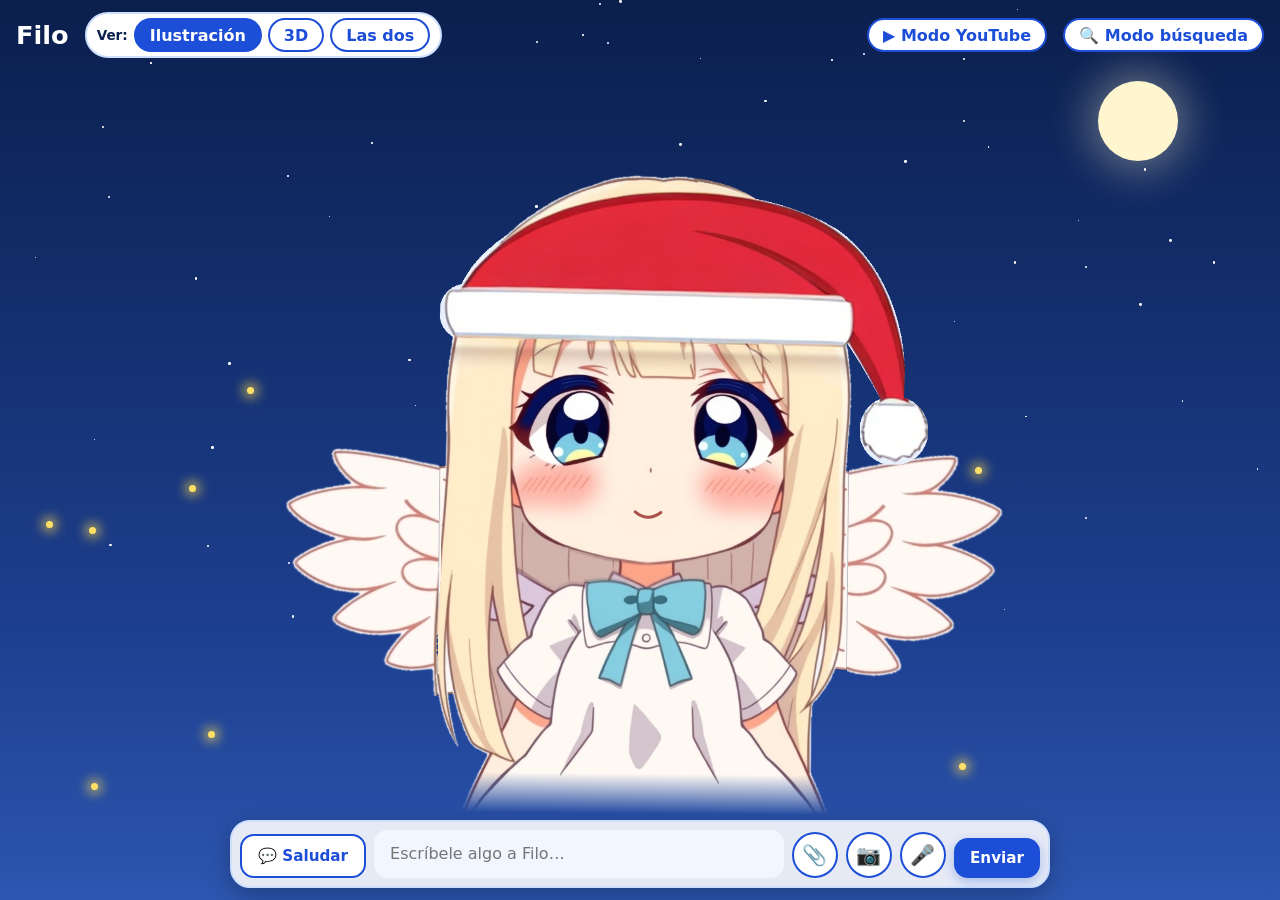
==== commit de428d9e: "Celular: cámara, análisis y video arriba a la izquierda sin tapar ni achicar a Filo" ====
--- a/index.html
+++ b/index.html
@@ -5,7 +5,7 @@
 <meta name="viewport" content="width=device-width, initial-scale=1">
 <title>Filo</title>
 <link rel="stylesheet" href="estilos/estilos.css?v=6">
-<link rel="stylesheet" href="estilos/fondos.css?v=10">
+<link rel="stylesheet" href="estilos/fondos.css?v=17">
 <link rel="stylesheet" href="estilos/tres.css?v=2">
 <script type="importmap">{ "imports": {
   "three": "./tres/librerias/three/three.module.min.js",
@@ -53,11 +53,11 @@
 <script src="codigo/fondo.js?v=5"></script>
 <script src="codigo/ropa.js?v=5"></script>
 <script src="codigo/ilustracion.js?v=5"></script>
-<script src="codigo/tres.js?v=4"></script>
+<script src="codigo/tres.js?v=6"></script>
 <script src="codigo/acciones.js?v=6"></script>
 <script src="codigo/acceso.js?v=5"></script>
   <script src="codigo/frases-filo.js?v=5"></script>
 <script src="codigo/conversacion.js?v=10"></script>
-<script src="codigo/separar.js?v=4"></script>
+<script src="codigo/separar.js?v=11"></script>
 </body>
 </html>
--- a/estilos/fondos.css
+++ b/estilos/fondos.css
@@ -59,6 +59,8 @@
 .estado[data-tipo="voz"] { border-color: var(--dorado); }
 .estado[data-tipo="lista"] { border-color: #16a34a; color: #15803d; }
 .estado[data-tipo="lista"]::before { content: "✓"; border: none; width: auto; height: auto; animation: none; font-size: 1.1rem; }
+.estado[data-tipo="emocion"] { border-color: var(--dorado); white-space: normal; text-align: center; max-width: min(92vw, 560px); width: max-content; border-radius: 18px; }
+.estado[data-tipo="emocion"]::before { content: none; }
 @keyframes gira { to { transform: rotate(360deg); } }
 @media (max-width: 560px) { .estado { top: 6px; font-size: .95rem; padding: 8px 14px; } }
 @media (prefers-reduced-motion: reduce) { .estado::before { animation: none; } }
@@ -390,3 +392,30 @@
   .arriba > .vista, .arriba .estilos .vista { font-size: .74rem; padding: 0 7px; }
   .arriba .rotulo { display: none; }
 }
+
+/* ---------- celular: video, análisis, resultados, dibujo y cámara van en una columna arriba a la izquierda
+   y Filo se queda grande a la derecha (igual que el video); nada la empuja ni la achica ---------- */
+@media (max-width: 700px) {
+  .escenario:has(> .lado:not([hidden])), .escenario:has(> .camara:not([hidden])),
+  .escenario:has(> .lado:not([hidden])):has(> .camara:not([hidden])) { grid-template-rows: minmax(0, 1fr); padding-top: 8px; }
+  .escenario:has(> .lado:not([hidden])) > #ilustracion, .escenario:has(> .camara:not([hidden])) > #ilustracion,
+  .escenario:has(> .lado:not([hidden])) > #filo, .escenario:has(> .camara:not([hidden])) > #filo { grid-row: 1; }
+  .escenario:has(> .lado:not([hidden])) > #ilustracion, .escenario:has(> .camara:not([hidden])) > #ilustracion,
+  .escenario:has(> .lado[data-tipo]:not([hidden])) > #ilustracion { margin-left: 14%; width: 86%; }
+  .ver-ambas .escenario:has(> .lado:not([hidden])) > #ilustracion, .ver-ambas .escenario:has(> .camara:not([hidden])) > #ilustracion { grid-column: 1; margin: 0; width: 100%; align-self: end; height: 58%; }
+  .ver-ambas .escenario:has(> .lado:not([hidden])) > #filo, .ver-ambas .escenario:has(> .camara:not([hidden])) > #filo { grid-column: 2; }
+  .escenario > .lado:not([hidden]) { grid-row: 1; grid-column: 1 / -1; width: 54%; justify-self: start; align-self: start; z-index: 4; }
+  .escenario > .camara:not([hidden]), .escenario:has(> .lado:not([hidden])) > .camara:not([hidden]) {
+    position: relative; inset: auto; grid-row: 1; grid-column: 1 / -1; justify-self: start; align-self: start; width: 36vw; z-index: 4; }
+  .escenario > .lado .tele { width: 100%; }
+  .escenario > .lado .resultados { width: 100%; max-height: var(--alto-panel, 46vh); overflow-y: auto; }
+  .lado[data-tipo="dibujo"] { grid-template-columns: 1fr; }
+  .lado .polaroid { width: 100%; }
+  /* el aviso de arriba entra en el lado de Filo: puede ir en dos líneas */
+  .escenario:has(> .lado:not([hidden])) .estado, .escenario:has(> .camara:not([hidden])) .estado { white-space: normal; text-align: center; line-height: 1.2; }
+  .estado::before { flex: 0 0 auto; }
+}
+/* celular bajito: con cámara y algo más abierto, la cámara es más chica para dejar lugar a la ventana */
+@media (max-width: 700px) and (max-height: 760px) {
+  .escenario:has(> .lado:not([hidden])) > .camara:not([hidden]) { width: 26vw; }
+}
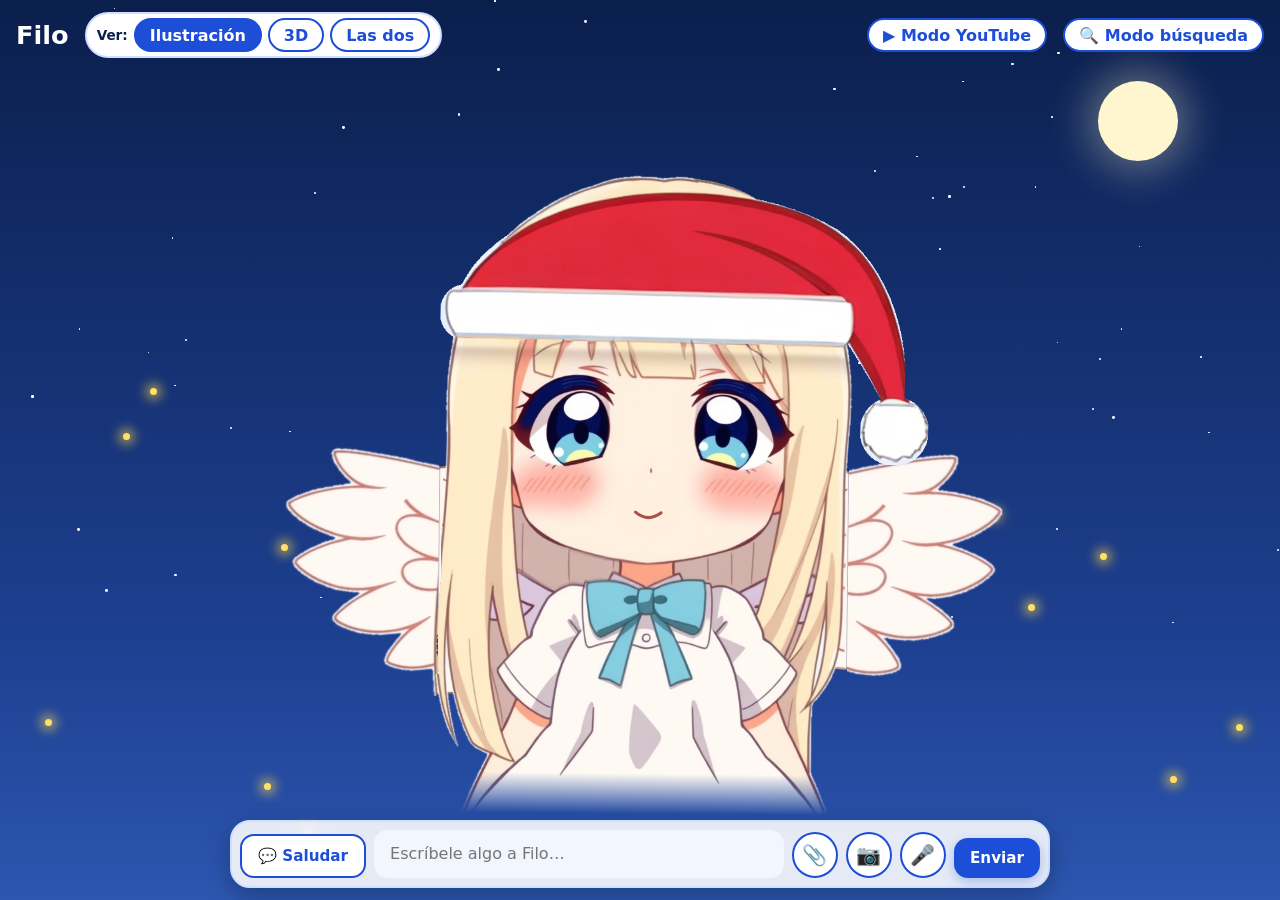
==== commit 405b3fda: "Celular sin huecos: barras de una fila, Filo grande, video a todo el ancho y análisis al costado" ====
--- a/index.html
+++ b/index.html
@@ -5,7 +5,7 @@
 <meta name="viewport" content="width=device-width, initial-scale=1">
 <title>Filo</title>
 <link rel="stylesheet" href="estilos/estilos.css?v=6">
-<link rel="stylesheet" href="estilos/fondos.css?v=17">
+<link rel="stylesheet" href="estilos/fondos.css?v=23">
 <link rel="stylesheet" href="estilos/tres.css?v=2">
 <script type="importmap">{ "imports": {
   "three": "./tres/librerias/three/three.module.min.js",
@@ -58,6 +58,6 @@
 <script src="codigo/acceso.js?v=5"></script>
   <script src="codigo/frases-filo.js?v=5"></script>
 <script src="codigo/conversacion.js?v=10"></script>
-<script src="codigo/separar.js?v=11"></script>
+<script src="codigo/separar.js?v=14"></script>
 </body>
 </html>
--- a/estilos/fondos.css
+++ b/estilos/fondos.css
@@ -419,3 +419,58 @@
 @media (max-width: 700px) and (max-height: 760px) {
   .escenario:has(> .lado:not([hidden])) > .camara:not([hidden]) { width: 26vw; }
 }
+
+/* ---------- celular sin huecos (opción D) ----------
+   Arriba una sola fila (Filo, Ver y botones redondos ▶ 🔍 ✨) y abajo una sola fila (💬, escribir, 📎 📷 🎤 ➤).
+   La ilustración crece hasta llenar el alto (las puntas de las alas pueden salir por los costados).
+   Con video: el video ocupa todo el ancho de arriba y Filo sigue grande debajo.
+   Con análisis o resultados: el cuadro a la izquierda (mitad) y Filo a la derecha con la cara entera. */
+@media (max-width: 700px) {
+  .arriba { display: flex; flex-wrap: nowrap; gap: 6px; padding: 6px 8px 0; align-items: center; }
+  .arriba h1 { font-size: 1.05rem; margin: 0 2px 0 0; flex: 0 0 auto; }
+  .arriba .rotulo { display: none; }
+  .arriba .estilos { display: flex; gap: 4px; margin-right: auto; padding: 3px; }
+  .arriba .estilos .vista { height: 32px; padding: 0 9px; font-size: .74rem; }
+  .arriba > .vista { width: 36px; height: 36px; padding: 0; border-radius: 50%; font-size: 0; flex: 0 0 auto; display: grid; place-items: center; }
+  .arriba > .vista[hidden] { display: none; }
+  .arriba > .vista span { display: none; }
+  .arriba > .vista::before { font-size: 16px; line-height: 1; }
+  #b-youtube::before { content: '▶'; }
+  #b-busqueda::before { content: '🔍'; }
+  #b-auto::before { content: '✨'; }
+  .escenario, .ver-ambas .escenario { --franja: 40px; }
+
+  .charla { grid-template-areas: "foto foto foto foto foto foto" "saludar texto adjuntar camara micro enviar"; grid-template-columns: auto minmax(0, 1fr) auto auto auto auto; gap: 5px; padding: 6px; margin: 4px auto 8px; align-items: end; justify-content: stretch; }
+  #b-hablar { grid-area: saludar; width: 38px; height: 38px; padding: 0; border-radius: 50%; font-size: 1.05rem; }
+  #b-hablar .texto-saludar { display: none; }
+  .charla #mensaje { grid-area: texto; padding: 8px 10px; font-size: .92rem; }
+  .charla .boton.redondo { width: 36px; height: 36px; font-size: 1rem; }
+  #b-enviar { width: 38px; height: 38px; padding: 0; border-radius: 50%; font-size: 0; }
+  #b-enviar::before { content: '➤'; font-size: 17px; }
+
+  .escenario { overflow: hidden; padding-left: 0; padding-right: 0; }
+  /* crece hasta 150 % del ancho, pero nunca más alta que el lugar (celulares bajitos): se centra aunque se salga por los costados */
+  .escenario > #ilustracion, .ver-ambas .escenario > #ilustracion { max-width: none; max-height: calc(100% - 24px); height: auto; align-self: end; justify-self: center; width: 150%; margin-left: 0; }
+  .escenario:has(> .lado:not([hidden])) > #ilustracion, .escenario:has(> .camara:not([hidden])) > #ilustracion,
+  .escenario:has(> .lado[data-tipo]:not([hidden])) > #ilustracion { width: 150%; margin-left: 0; max-height: calc(100% - 64px); }
+  /* celular bajito: el video no pasa de un tercio del alto, así Filo se ve debajo */
+  .escenario:has(> .lado[data-tipo="video"]:not([hidden])) > .lado { max-width: calc((100dvh - 500px) * 16 / 9); }
+  .escenario:has(> .lado:not([hidden]) .resultados) > #ilustracion { width: 100%; justify-self: start; margin-left: 28%; }
+  .escenario > .lado:not([hidden]), .escenario > .camara:not([hidden]) { margin-left: 8px; }
+  .escenario > .lado:not([hidden]):has(.resultados) { width: 50%; max-height: calc(100% - 6px); display: flex; flex-direction: column; }
+  .escenario > .lado .resultados { max-height: none; flex: 0 1 auto; min-height: 0; }
+  .escenario:has(> .lado[data-tipo="video"]:not([hidden])) > .lado { width: calc(100% - 16px); }
+  .escenario:has(> .lado[data-tipo="video"]:not([hidden])) .tele { max-width: none; }
+  /* las dos: se reparten el ancho como antes (la ilustración no crece) */
+  .ver-ambas .escenario > #ilustracion, .ver-ambas .escenario:has(> .lado:not([hidden])) > #ilustracion,
+  .ver-ambas .escenario:has(> .camara:not([hidden])) > #ilustracion { width: 100%; margin: 0; }
+  .ver-ambas .escenario { padding-left: 2vw; padding-right: 2vw; }
+}
+/* las dos en celular: el video y el análisis se quedan en la mitad izquierda, encima de la Filo chica; la 3D a la derecha libre */
+@media (max-width: 700px) {
+  .ver-ambas .escenario:has(> .lado[data-tipo="video"]:not([hidden])) > .lado { width: 50%; }
+  .ver-ambas .escenario > .lado:not([hidden]):has(.resultados) { max-height: calc(100% - 38vw - 10px); }
+  .ver-ambas .escenario:has(> .camara:not([hidden])) > .lado:not([hidden]):has(.resultados) { max-height: calc(100% - 38vw - 27vw - 22px); }
+}
+/* celular: la frase de ayuda del cuadro de escribir va en una línea (si no, el cuadro crece solo por la frase) */
+@media (max-width: 700px) { .charla #mensaje::placeholder { white-space: nowrap; overflow: hidden; text-overflow: ellipsis; } }
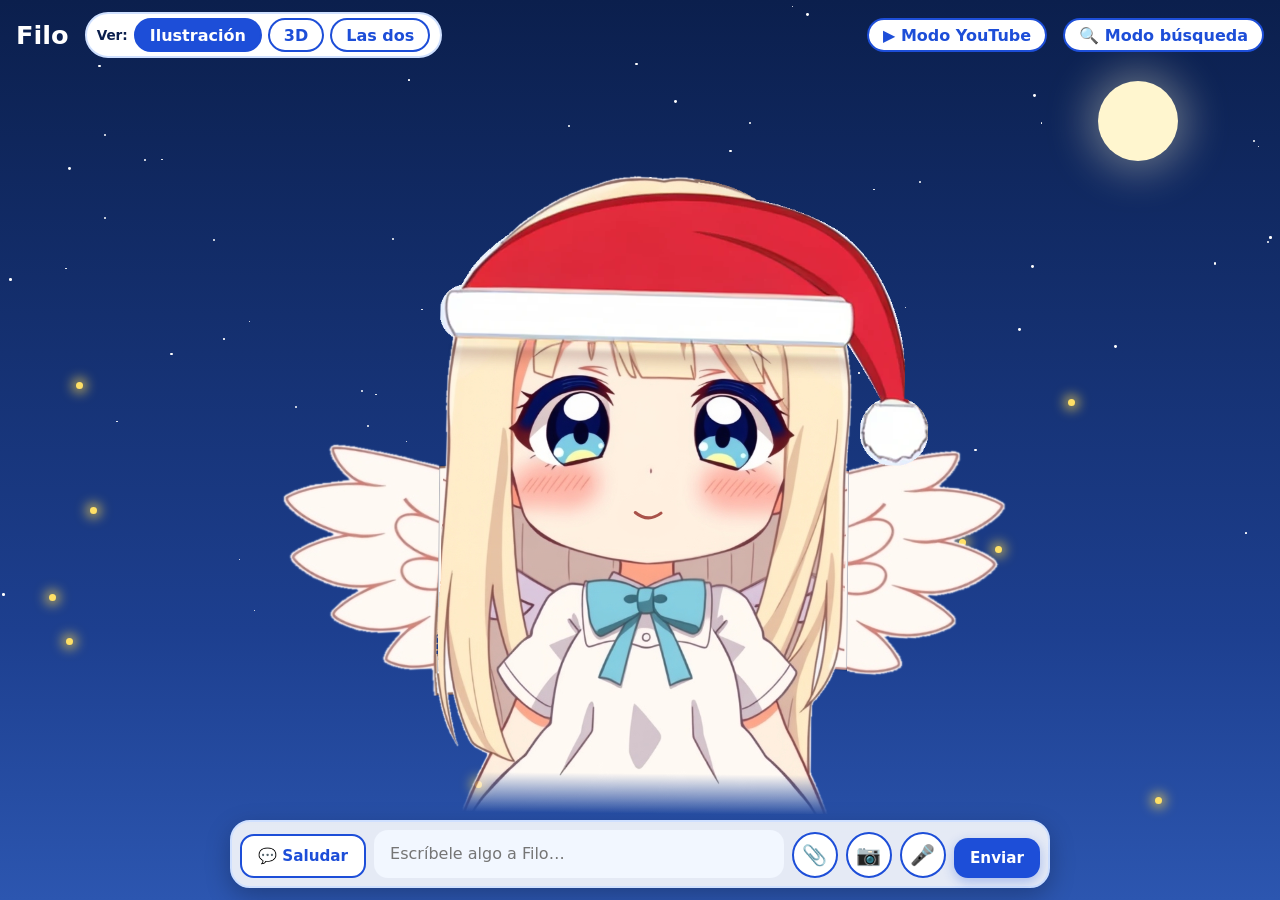
==== commit 558956ea: "Revert "Celular sin huecos: barras de una fila, Filo grande, video a todo el ancho y análisis al cos" ====
--- a/index.html
+++ b/index.html
@@ -5,7 +5,7 @@
 <meta name="viewport" content="width=device-width, initial-scale=1">
 <title>Filo</title>
 <link rel="stylesheet" href="estilos/estilos.css?v=6">
-<link rel="stylesheet" href="estilos/fondos.css?v=23">
+<link rel="stylesheet" href="estilos/fondos.css?v=17">
 <link rel="stylesheet" href="estilos/tres.css?v=2">
 <script type="importmap">{ "imports": {
   "three": "./tres/librerias/three/three.module.min.js",
@@ -58,6 +58,6 @@
 <script src="codigo/acceso.js?v=5"></script>
   <script src="codigo/frases-filo.js?v=5"></script>
 <script src="codigo/conversacion.js?v=10"></script>
-<script src="codigo/separar.js?v=14"></script>
+<script src="codigo/separar.js?v=11"></script>
 </body>
 </html>
--- a/estilos/fondos.css
+++ b/estilos/fondos.css
@@ -419,58 +419,3 @@
 @media (max-width: 700px) and (max-height: 760px) {
   .escenario:has(> .lado:not([hidden])) > .camara:not([hidden]) { width: 26vw; }
 }
-
-/* ---------- celular sin huecos (opción D) ----------
-   Arriba una sola fila (Filo, Ver y botones redondos ▶ 🔍 ✨) y abajo una sola fila (💬, escribir, 📎 📷 🎤 ➤).
-   La ilustración crece hasta llenar el alto (las puntas de las alas pueden salir por los costados).
-   Con video: el video ocupa todo el ancho de arriba y Filo sigue grande debajo.
-   Con análisis o resultados: el cuadro a la izquierda (mitad) y Filo a la derecha con la cara entera. */
-@media (max-width: 700px) {
-  .arriba { display: flex; flex-wrap: nowrap; gap: 6px; padding: 6px 8px 0; align-items: center; }
-  .arriba h1 { font-size: 1.05rem; margin: 0 2px 0 0; flex: 0 0 auto; }
-  .arriba .rotulo { display: none; }
-  .arriba .estilos { display: flex; gap: 4px; margin-right: auto; padding: 3px; }
-  .arriba .estilos .vista { height: 32px; padding: 0 9px; font-size: .74rem; }
-  .arriba > .vista { width: 36px; height: 36px; padding: 0; border-radius: 50%; font-size: 0; flex: 0 0 auto; display: grid; place-items: center; }
-  .arriba > .vista[hidden] { display: none; }
-  .arriba > .vista span { display: none; }
-  .arriba > .vista::before { font-size: 16px; line-height: 1; }
-  #b-youtube::before { content: '▶'; }
-  #b-busqueda::before { content: '🔍'; }
-  #b-auto::before { content: '✨'; }
-  .escenario, .ver-ambas .escenario { --franja: 40px; }
-
-  .charla { grid-template-areas: "foto foto foto foto foto foto" "saludar texto adjuntar camara micro enviar"; grid-template-columns: auto minmax(0, 1fr) auto auto auto auto; gap: 5px; padding: 6px; margin: 4px auto 8px; align-items: end; justify-content: stretch; }
-  #b-hablar { grid-area: saludar; width: 38px; height: 38px; padding: 0; border-radius: 50%; font-size: 1.05rem; }
-  #b-hablar .texto-saludar { display: none; }
-  .charla #mensaje { grid-area: texto; padding: 8px 10px; font-size: .92rem; }
-  .charla .boton.redondo { width: 36px; height: 36px; font-size: 1rem; }
-  #b-enviar { width: 38px; height: 38px; padding: 0; border-radius: 50%; font-size: 0; }
-  #b-enviar::before { content: '➤'; font-size: 17px; }
-
-  .escenario { overflow: hidden; padding-left: 0; padding-right: 0; }
-  /* crece hasta 150 % del ancho, pero nunca más alta que el lugar (celulares bajitos): se centra aunque se salga por los costados */
-  .escenario > #ilustracion, .ver-ambas .escenario > #ilustracion { max-width: none; max-height: calc(100% - 24px); height: auto; align-self: end; justify-self: center; width: 150%; margin-left: 0; }
-  .escenario:has(> .lado:not([hidden])) > #ilustracion, .escenario:has(> .camara:not([hidden])) > #ilustracion,
-  .escenario:has(> .lado[data-tipo]:not([hidden])) > #ilustracion { width: 150%; margin-left: 0; max-height: calc(100% - 64px); }
-  /* celular bajito: el video no pasa de un tercio del alto, así Filo se ve debajo */
-  .escenario:has(> .lado[data-tipo="video"]:not([hidden])) > .lado { max-width: calc((100dvh - 500px) * 16 / 9); }
-  .escenario:has(> .lado:not([hidden]) .resultados) > #ilustracion { width: 100%; justify-self: start; margin-left: 28%; }
-  .escenario > .lado:not([hidden]), .escenario > .camara:not([hidden]) { margin-left: 8px; }
-  .escenario > .lado:not([hidden]):has(.resultados) { width: 50%; max-height: calc(100% - 6px); display: flex; flex-direction: column; }
-  .escenario > .lado .resultados { max-height: none; flex: 0 1 auto; min-height: 0; }
-  .escenario:has(> .lado[data-tipo="video"]:not([hidden])) > .lado { width: calc(100% - 16px); }
-  .escenario:has(> .lado[data-tipo="video"]:not([hidden])) .tele { max-width: none; }
-  /* las dos: se reparten el ancho como antes (la ilustración no crece) */
-  .ver-ambas .escenario > #ilustracion, .ver-ambas .escenario:has(> .lado:not([hidden])) > #ilustracion,
-  .ver-ambas .escenario:has(> .camara:not([hidden])) > #ilustracion { width: 100%; margin: 0; }
-  .ver-ambas .escenario { padding-left: 2vw; padding-right: 2vw; }
-}
-/* las dos en celular: el video y el análisis se quedan en la mitad izquierda, encima de la Filo chica; la 3D a la derecha libre */
-@media (max-width: 700px) {
-  .ver-ambas .escenario:has(> .lado[data-tipo="video"]:not([hidden])) > .lado { width: 50%; }
-  .ver-ambas .escenario > .lado:not([hidden]):has(.resultados) { max-height: calc(100% - 38vw - 10px); }
-  .ver-ambas .escenario:has(> .camara:not([hidden])) > .lado:not([hidden]):has(.resultados) { max-height: calc(100% - 38vw - 27vw - 22px); }
-}
-/* celular: la frase de ayuda del cuadro de escribir va en una línea (si no, el cuadro crece solo por la frase) */
-@media (max-width: 700px) { .charla #mensaje::placeholder { white-space: nowrap; overflow: hidden; text-overflow: ellipsis; } }
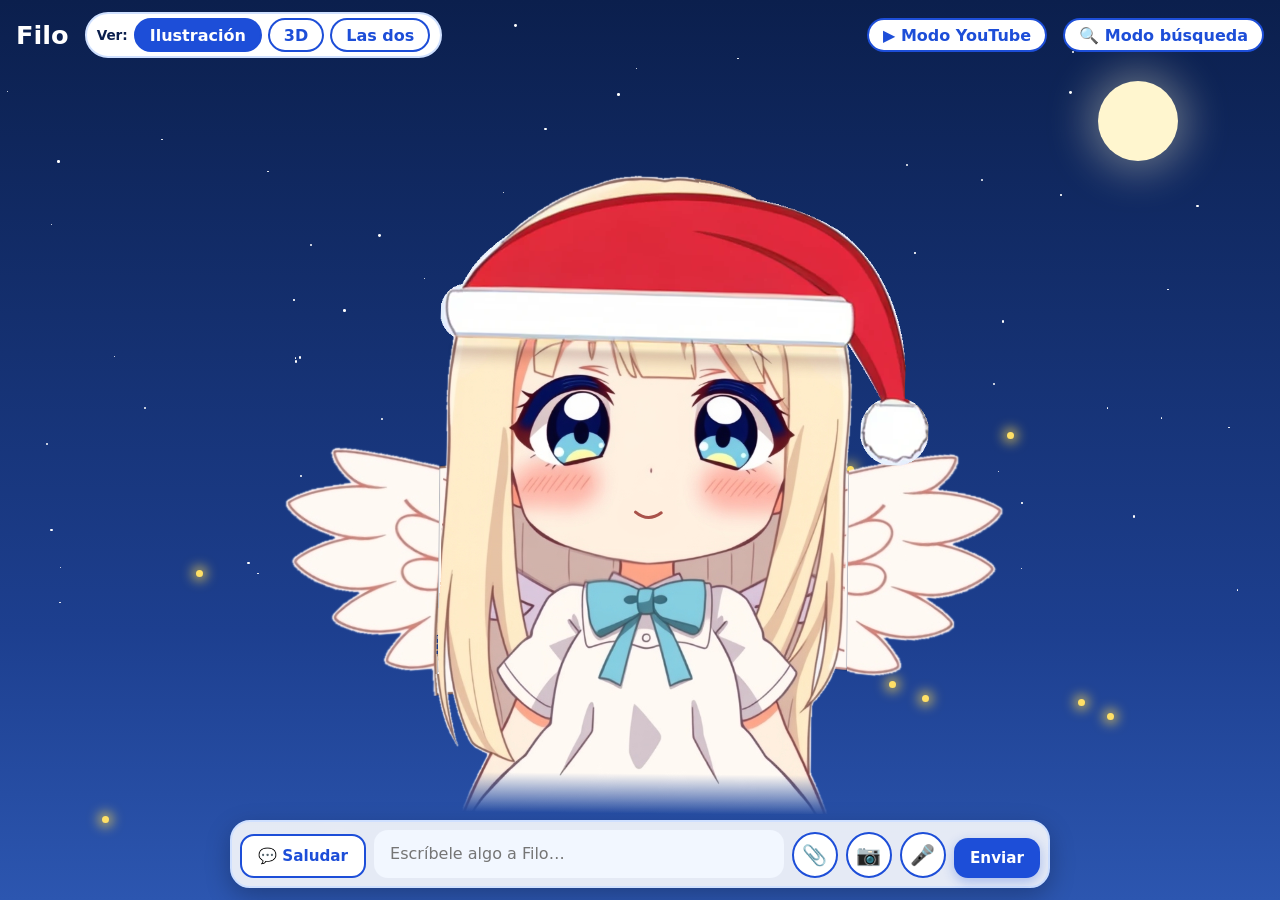
==== commit 1c8b2467: "El globo de opinión del video ya no se aplasta: va debajo del video" ====
--- a/index.html
+++ b/index.html
@@ -5,7 +5,7 @@
 <meta name="viewport" content="width=device-width, initial-scale=1">
 <title>Filo</title>
 <link rel="stylesheet" href="estilos/estilos.css?v=6">
-<link rel="stylesheet" href="estilos/fondos.css?v=17">
+<link rel="stylesheet" href="estilos/fondos.css?v=24">
 <link rel="stylesheet" href="estilos/tres.css?v=2">
 <script type="importmap">{ "imports": {
   "three": "./tres/librerias/three/three.module.min.js",
@@ -58,6 +58,6 @@
 <script src="codigo/acceso.js?v=5"></script>
   <script src="codigo/frases-filo.js?v=5"></script>
 <script src="codigo/conversacion.js?v=10"></script>
-<script src="codigo/separar.js?v=11"></script>
+<script src="codigo/separar.js?v=15"></script>
 </body>
 </html>
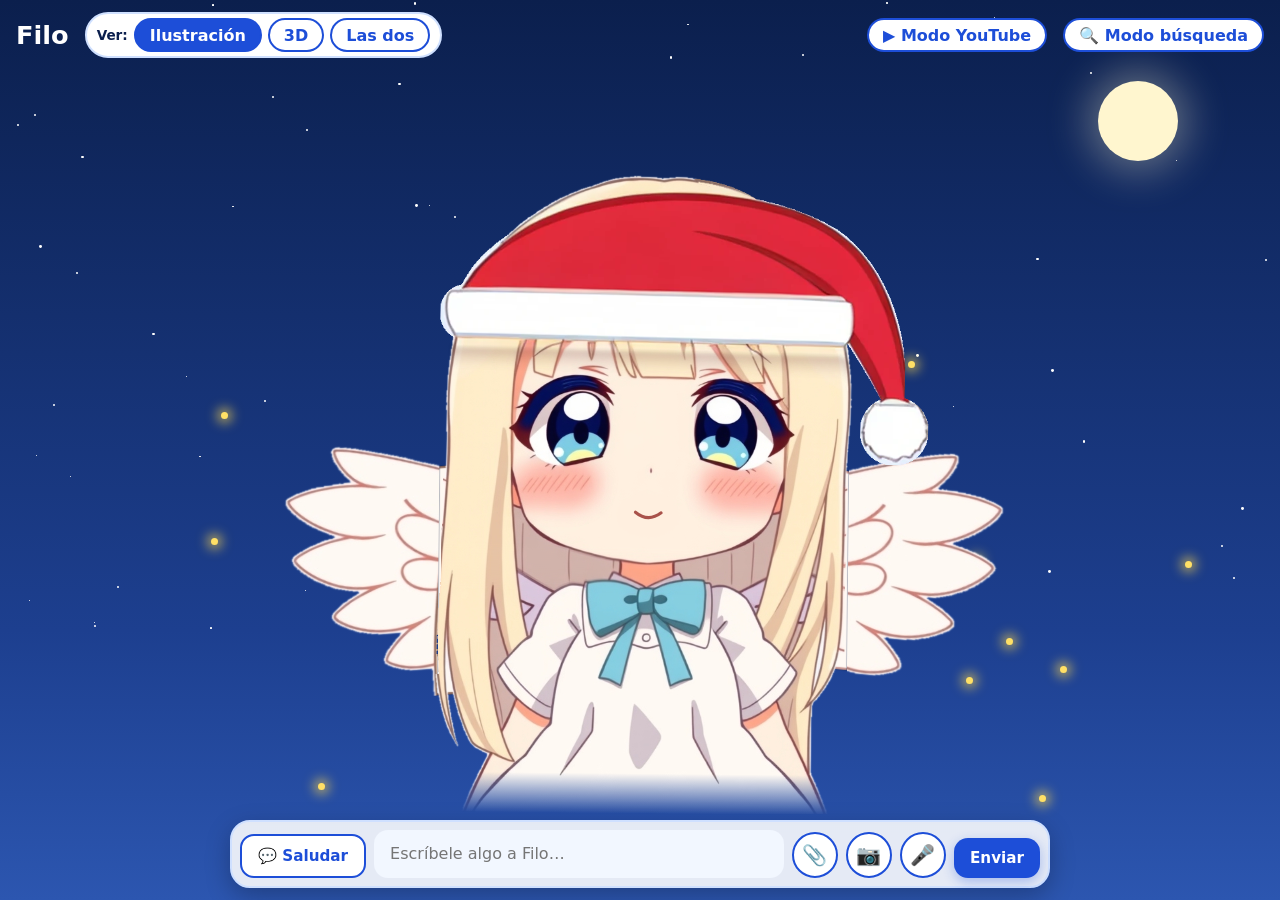
==== commit e737c217: "Celular y PC: Filo siempre entera y nada choca - Nuevo reparto (distribucion.js): en el celular Filo" ====
--- a/index.html
+++ b/index.html
@@ -53,11 +53,12 @@
 <script src="codigo/fondo.js?v=5"></script>
 <script src="codigo/ropa.js?v=5"></script>
 <script src="codigo/ilustracion.js?v=5"></script>
-<script src="codigo/tres.js?v=6"></script>
+<script src="codigo/tres.js?v=7"></script>
 <script src="codigo/acciones.js?v=6"></script>
 <script src="codigo/acceso.js?v=5"></script>
   <script src="codigo/frases-filo.js?v=5"></script>
-<script src="codigo/conversacion.js?v=10"></script>
-<script src="codigo/separar.js?v=15"></script>
+<script src="codigo/conversacion.js?v=12"></script>
+<script src="codigo/separar.js?v=16"></script>
+<script src="codigo/distribucion.js?v=1"></script>
 </body>
 </html>
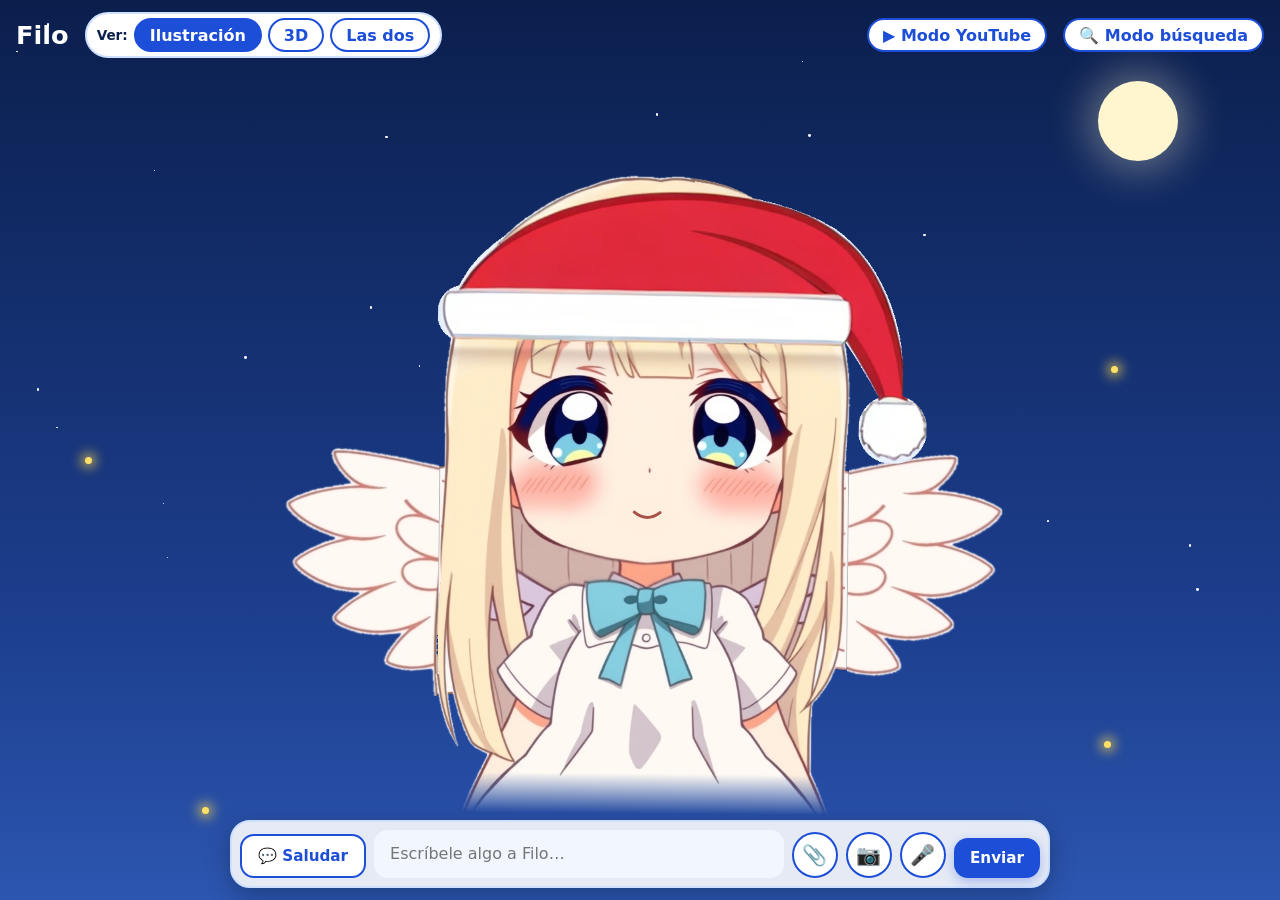
==== commit 64d39d0b: "Celular: alas enteras y Filo más fluida - Las alas ya no se cortan: en 2D Filo se achica lo justo pa" ====
--- a/index.html
+++ b/index.html
@@ -50,15 +50,15 @@
   <button class="boton redondo" id="b-micro" type="button" aria-pressed="false" aria-label="Hablarle con el micrófono" title="Hablarle con el micrófono">🎤</button>
   <button class="boton" id="b-enviar" type="submit">Enviar</button>
 </form>
-<script src="codigo/fondo.js?v=5"></script>
+<script src="codigo/fondo.js?v=6"></script>
 <script src="codigo/ropa.js?v=5"></script>
-<script src="codigo/ilustracion.js?v=5"></script>
-<script src="codigo/tres.js?v=7"></script>
+<script src="codigo/ilustracion.js?v=6"></script>
+<script src="codigo/tres.js?v=8"></script>
 <script src="codigo/acciones.js?v=6"></script>
 <script src="codigo/acceso.js?v=5"></script>
   <script src="codigo/frases-filo.js?v=5"></script>
 <script src="codigo/conversacion.js?v=12"></script>
 <script src="codigo/separar.js?v=16"></script>
-<script src="codigo/distribucion.js?v=1"></script>
+<script src="codigo/distribucion.js?v=2"></script>
 </body>
 </html>
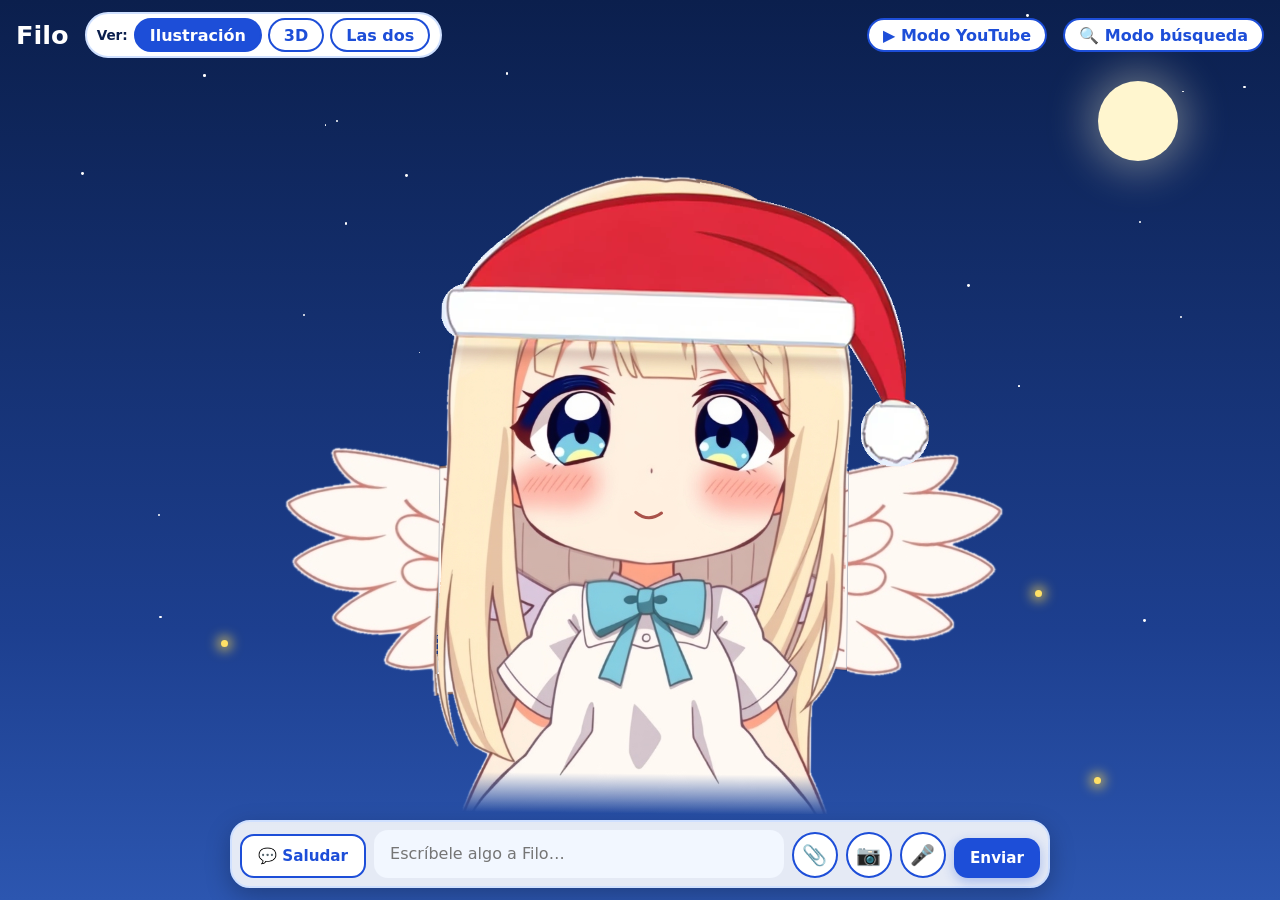
==== commit 406d6206: "Celular 3D: botones + − arriba de la cabeza en columna angosta Con video, dibujo, búsqueda o análisi" ====
--- a/index.html
+++ b/index.html
@@ -53,12 +53,12 @@
 <script src="codigo/fondo.js?v=6"></script>
 <script src="codigo/ropa.js?v=5"></script>
 <script src="codigo/ilustracion.js?v=6"></script>
-<script src="codigo/tres.js?v=8"></script>
+<script src="codigo/tres.js?v=9"></script>
 <script src="codigo/acciones.js?v=6"></script>
 <script src="codigo/acceso.js?v=5"></script>
   <script src="codigo/frases-filo.js?v=5"></script>
 <script src="codigo/conversacion.js?v=12"></script>
 <script src="codigo/separar.js?v=16"></script>
-<script src="codigo/distribucion.js?v=2"></script>
+<script src="codigo/distribucion.js?v=3"></script>
 </body>
 </html>
